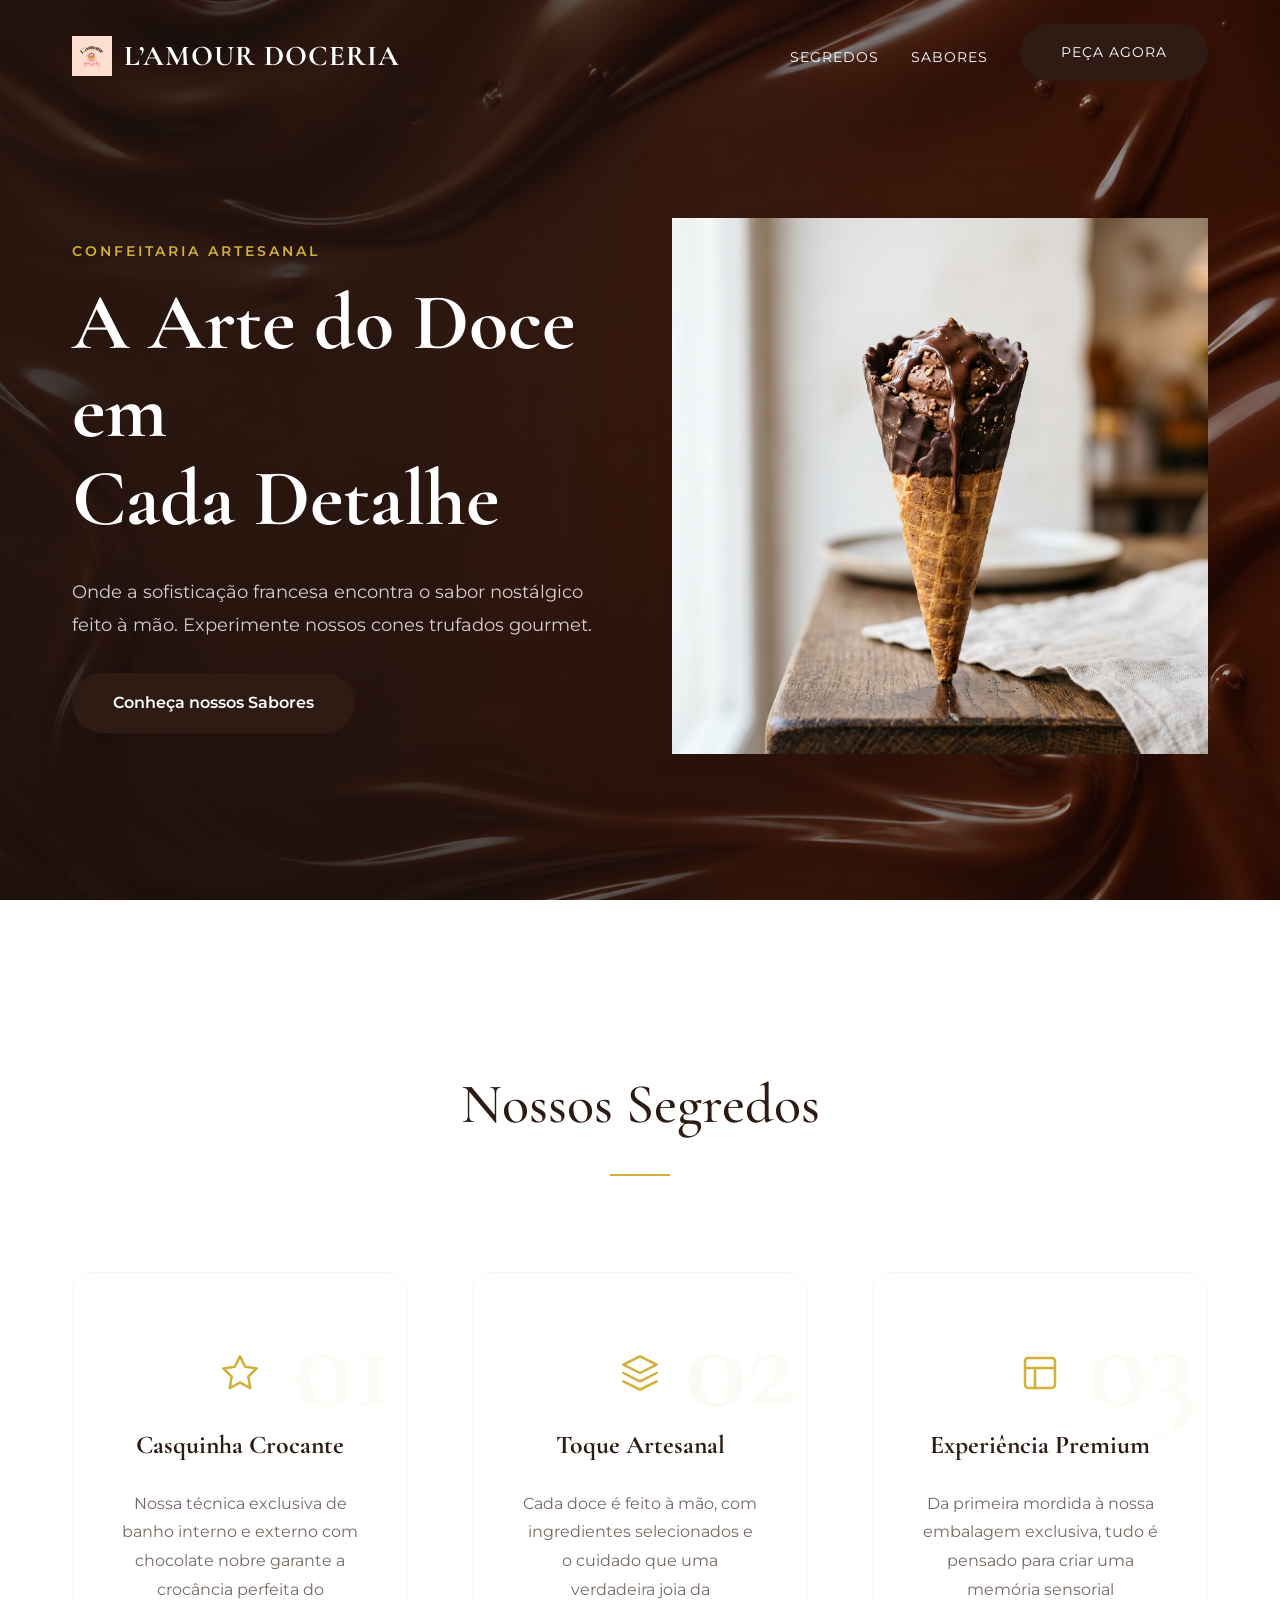
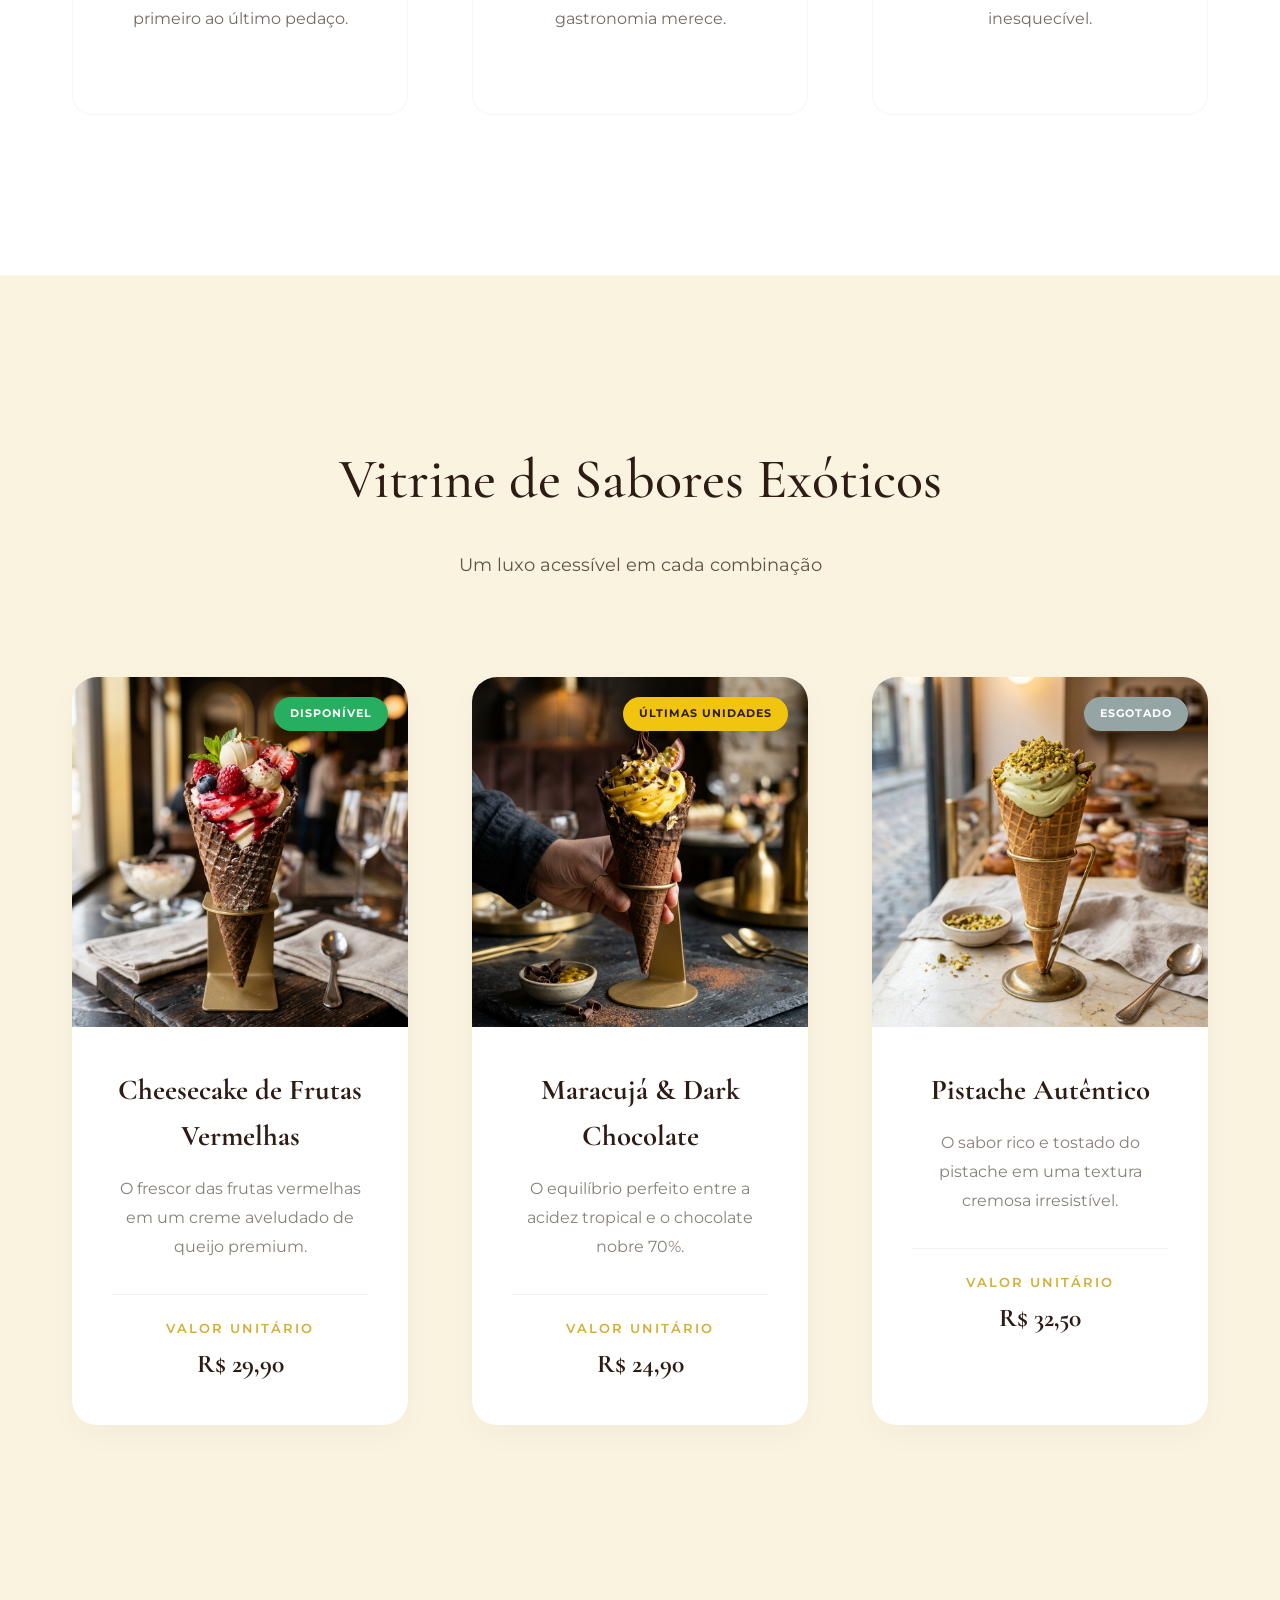
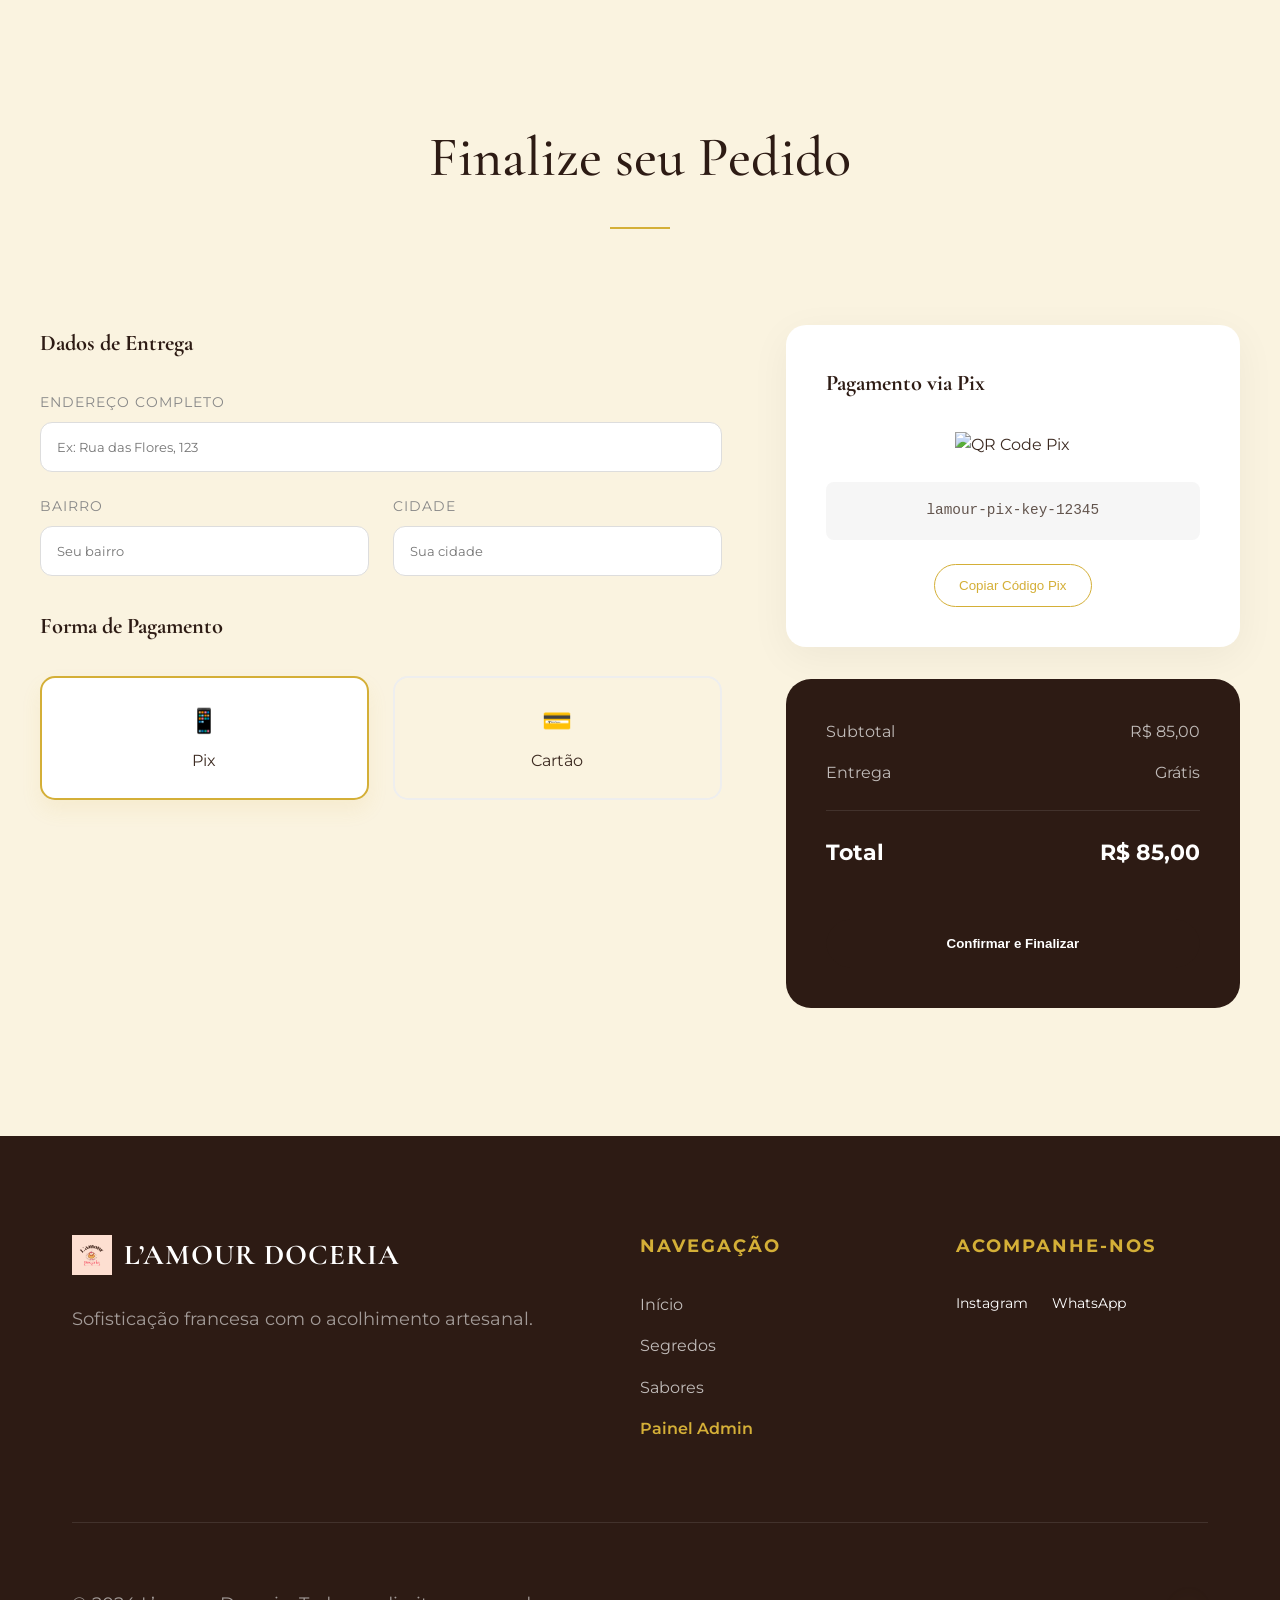
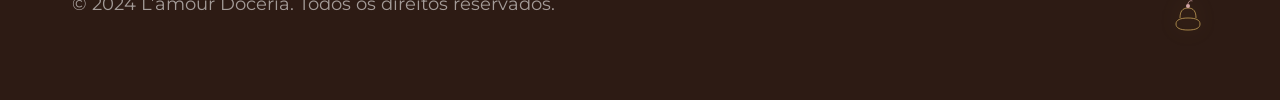
==== index.html @ 392c9139 "Initial commit - L'amour Doceria Project" ====
<!DOCTYPE html>
<html lang="pt-br">
<head>
    <meta charset="UTF-8">
    <meta name="viewport" content="width=device-width, initial-scale=1.0">
    <title>L’amour Doceria | Sofisticação Francesa & Sabor Artesanal</title>
    <meta name="description" content="Descubra a arte do doce em cada detalhe na L’amour Doceria. Cones trufados gourmet com a técnica francesa e o carinho artesanal.">
    <link href="https://fonts.googleapis.com/css2?family=Cormorant+Garamond:ital,wght@0,300;0,400;0,600;0,700;1,400&family=Montserrat:wght@300;400;600&display=swap" rel="stylesheet">
    <link rel="stylesheet" href="style.css">
</head>
<body>
    <header id="header">
        <nav class="container">
            <div class="logo">
                <img src="assets/logo.png" alt="L’amour Doceria Logo">
                <span>L’amour Doceria</span>
            </div>
            <ul class="nav-links">
                <li><a href="#segredos">Segredos</a></li>
                <li><a href="#sabores">Sabores</a></li>
                <li><a href="#contato" class="btn-primary">Peça Agora</a></li>
            </ul>
        </nav>
    </header>

    <section id="hero">
        <div class="container hero-content">
            <div class="hero-text animate-up">
                <span class="subtitle">Confeitaria Artesanal</span>
                <h1>A Arte do Doce em <br>Cada Detalhe</h1>
                <p>Onde a sofisticação francesa encontra o sabor nostálgico feito à mão. Experimente nossos cones trufados gourmet.</p>
                <div class="hero-actions">
                    <a href="#sabores" class="btn-primary">Conheça nossos Sabores</a>
                </div>
            </div>
            <div class="hero-image animate-fade">
                <img src="assets/hero.png" alt="Cone Trufado Gourmet L'amour com chocolate nobre">
            </div>
        </div>
    </section>

    <section id="segredos">
        <div class="container">
            <div class="section-title">
                <h2>Nossos Segredos</h2>
                <div class="divider"></div>
            </div>
            <div class="secrets-grid">
                <div class="secret-card animate-up" data-number="01">
                    <div class="icon">
                        <svg width="40" height="40" viewBox="0 0 24 24" fill="none" stroke="currentColor" stroke-width="1.5" stroke-linecap="round" stroke-linejoin="round"><path d="M12 2l3.09 6.26L22 9.27l-5 4.87 1.18 6.88L12 17.77l-6.18 3.25L7 14.14 2 9.27l6.91-1.01L12 2z"></path></svg>
                    </div>
                    <h3>Casquinha Crocante</h3>
                    <p>Nossa técnica exclusiva de banho interno e externo com chocolate nobre garante a crocância perfeita do primeiro ao último pedaço.</p>
                </div>
                <div class="secret-card animate-up" data-number="02" style="animation-delay: 0.2s;">
                    <div class="icon">
                        <svg width="40" height="40" viewBox="0 0 24 24" fill="none" stroke="currentColor" stroke-width="1.5" stroke-linecap="round" stroke-linejoin="round"><path d="M12 2L2 7l10 5 10-5-10-5zM2 17l10 5 10-5M2 12l10 5 10-5"></path></svg>
                    </div>
                    <h3>Toque Artesanal</h3>
                    <p>Cada doce é feito à mão, com ingredientes selecionados e o cuidado que uma verdadeira joia da gastronomia merece.</p>
                </div>
                <div class="secret-card animate-up" data-number="03" style="animation-delay: 0.4s;">
                    <div class="icon">
                        <svg width="40" height="40" viewBox="0 0 24 24" fill="none" stroke="currentColor" stroke-width="1.5" stroke-linecap="round" stroke-linejoin="round"><rect x="3" y="3" width="18" height="18" rx="2" ry="2"></rect><line x1="3" y1="9" x2="21" y2="9"></line><line x1="9" y1="21" x2="9" y2="9"></line></svg>
                    </div>
                    <h3>Experiência Premium</h3>
                    <p>Da primeira mordida à nossa embalagem exclusiva, tudo é pensado para criar uma memória sensorial inesquecível.</p>
                </div>
            </div>
        </div>
    </section>

    <section id="sabores">
        <div class="container">
            <div class="section-title">
                <h2>Vitrine de Sabores Exóticos</h2>
                <p>Um luxo acessível em cada combinação</p>
            </div>
            <div class="flavors-grid">
                <div class="flavor-card animate-up">
                    <div class="flavor-image">
                        <span class="badge available">Disponível</span>
                        <img src="assets/cheesecake.png" alt="Cheesecake de Frutas Vermelhas">
                    </div>
                    <div class="flavor-info">
                        <h3>Cheesecake de Frutas Vermelhas</h3>
                        <p>O frescor das frutas vermelhas em um creme aveludado de queijo premium.</p>
                        <div class="product-pricing">
                            <span class="price-label">Valor Unitário</span>
                            <span class="price-value">R$ 29,90</span>
                        </div>
                    </div>
                </div>
                <div class="flavor-card animate-up" style="animation-delay: 0.2s;">
                    <div class="flavor-image">
                        <span class="badge low-stock">Últimas Unidades</span>
                        <img src="assets/passion-fruit.png" alt="Maracujá com Chocolate Meio Amargo">
                    </div>
                    <div class="flavor-info">
                        <h3>Maracujá & Dark Chocolate</h3>
                        <p>O equilíbrio perfeito entre a acidez tropical e o chocolate nobre 70%.</p>
                        <div class="product-pricing">
                            <span class="price-label">Valor Unitário</span>
                            <span class="price-value">R$ 24,90</span>
                        </div>
                    </div>
                </div>
                <div class="flavor-card animate-up" style="animation-delay: 0.4s;">
                    <div class="flavor-image">
                        <span class="badge out-of-stock">Esgotado</span>
                        <img src="assets/pistachio.png" alt="Pistache">
                    </div>
                    <div class="flavor-info">
                        <h3>Pistache Autêntico</h3>
                        <p>O sabor rico e tostado do pistache em uma textura cremosa irresistível.</p>
                        <div class="product-pricing">
                            <span class="price-label">Valor Unitário</span>
                            <span class="price-value">R$ 32,50</span>
                        </div>
                    </div>
                </div>
            </div>
        </div>
    </section>

    <section id="checkout" class="container reveal">
        <div class="section-title">
            <h2>Finalize seu Pedido</h2>
            <div class="divider"></div>
        </div>
        
        <div class="checkout-grid">
            <!-- Dados de Entrega -->
            <div class="checkout-form">
                <h3>Dados de Entrega</h3>
                <div class="form-grid">
                    <div class="form-group full">
                        <label for="endereco">Endereço Completo</label>
                        <input type="text" id="endereco" placeholder="Ex: Rua das Flores, 123">
                    </div>
                    <div class="form-group">
                        <label for="bairro">Bairro</label>
                        <input type="text" id="bairro" placeholder="Seu bairro">
                    </div>
                    <div class="form-group">
                        <label for="cidade">Cidade</label>
                        <input type="text" id="cidade" placeholder="Sua cidade">
                    </div>
                </div>

                <h3 style="margin-top: 2rem;">Forma de Pagamento</h3>
                <div class="payment-methods">
                    <label class="payment-option">
                        <input type="radio" name="payment" value="pix" checked>
                        <div class="payment-card">
                            <span class="icon">📱</span>
                            <span>Pix</span>
                        </div>
                    </label>
                    <label class="payment-option">
                        <input type="radio" name="payment" value="card">
                        <div class="payment-card">
                            <span class="icon">💳</span>
                            <span>Cartão</span>
                        </div>
                    </label>
                </div>
            </div>

            <!-- Detalhes do Pagamento -->
            <div class="checkout-details">
                <div id="pix-details" class="payment-detail-box">
                    <h3>Pagamento via Pix</h3>
                    <div class="qrcode-container">
                        <img src="https://api.qrserver.com/v1/create-qr-code/?size=150x150&data=LamourDoceriaPix" alt="QR Code Pix">
                        <p class="pix-code">lamour-pix-key-12345</p>
                        <button class="btn-secondary">Copiar Código Pix</button>
                    </div>
                </div>

                <div id="card-details" class="payment-detail-box" style="display: none;">
                    <h3>Dados do Cartão</h3>
                    <div class="form-group">
                        <label for="card-number">Número do Cartão</label>
                        <input type="text" id="card-number" placeholder="0000 0000 0000 0000">
                    </div>
                    <div class="form-row">
                        <div class="form-group">
                            <label for="card-expiry">Validade</label>
                            <input type="text" id="card-expiry" placeholder="MM/AA">
                        </div>
                        <div class="form-group">
                            <label for="card-cvv">CVV</label>
                            <input type="text" id="card-cvv" placeholder="123">
                        </div>
                    </div>
                </div>

                <div class="order-summary">
                    <div class="summary-line">
                        <span>Subtotal</span>
                        <span>R$ 85,00</span>
                    </div>
                    <div class="summary-line">
                        <span>Entrega</span>
                        <span>Grátis</span>
                    </div>
                    <div class="summary-line total">
                        <span>Total</span>
                        <span>R$ 85,00</span>
                    </div>
                    <button id="btn-finalizar" class="btn-primary" style="width: 100%; margin-top: 2rem;">
                        <span class="btn-text">Confirmar e Finalizar</span>
                        <div class="spinner"></div>
                    </button>
                </div>
            </div>
        </div>
    </section>

    <footer id="contato">
        <div class="container">
            <div class="footer-content">
                <div class="footer-brand">
                    <div class="logo">
                        <img src="assets/logo.png" alt="L’amour Doceria Logo">
                        <span>L’amour Doceria</span>
                    </div>
                    <p>Sofisticação francesa com o acolhimento artesanal.</p>
                </div>
                <div class="footer-links">
                    <h4>Navegação</h4>
                    <ul>
                        <li><a href="#header">Início</a></li>
                        <li><a href="#segredos">Segredos</a></li>
                        <li><a href="#sabores">Sabores</a></li>
                        <li><a href="admin.html" style="color: var(--primary); font-weight: 600;">Painel Admin</a></li>
                    </ul>
                </div>
                <div class="footer-social">
                    <h4>Acompanhe-nos</h4>
                    <div class="social-icons">
                        <a href="#">Instagram</a>
                        <a href="#">WhatsApp</a>
                    </div>
                </div>
            </div>
            <div class="footer-bottom">
                <p>&copy; 2024 L’amour Doceria. Todos os direitos reservados.</p>
                <div class="pudding-icon">
                    <!-- Minimalist Pudding Icon -->
                    <svg width="40" height="40" viewBox="0 0 100 100" fill="none" xmlns="http://www.w3.org/2000/svg">
                        <path d="M20 70C20 60 30 55 50 55C70 55 80 60 80 70C80 80 70 85 50 85C30 85 20 80 20 70Z" stroke="#C5A059" stroke-width="2"/>
                        <path d="M30 55C30 40 35 30 50 30C65 30 70 40 70 55" stroke="#C5A059" stroke-width="2"/>
                        <circle cx="50" cy="25" r="5" fill="#D4A5A5"/>
                        <path d="M50 20C50 15 55 10 60 12" stroke="#D4A5A5" stroke-width="2" stroke-linecap="round"/>
                    </svg>
                </div>
            </div>
        </div>
    </footer>

    <script src="main.js"></script>
</body>
</html>
---- style.css ----
:root {
    /* Light Theme (Default) */
    --primary: #D4AF37; /* Gold Leaf */
    --secondary: #E8D1D1; /* Rose Quartz */
    --accent: #2D1B14; /* Dark Truffle */
    --bg: #FAF3E0; /* Champagne Cream */
    --text: #3C2A21;
    --card-bg: #FFFFFF;
    --white: #FFFFFF;
    
    --font-serif: 'Cormorant Garamond', serif;
    --font-sans: 'Montserrat', sans-serif;
    --transition: all 0.4s cubic-bezier(0.165, 0.84, 0.44, 1);
}

* {
    margin: 0;
    padding: 0;
    box-sizing: border-box;
}

html {
    scroll-behavior: smooth;
}

body {
    background-color: var(--bg);
    color: var(--text);
    font-family: var(--font-sans);
    line-height: 1.6;
    overflow-x: hidden;
}

.container {
    max-width: 1200px;
    margin: 0 auto;
    padding: 0 2rem;
}

/* Typography */
h1, h2, h3, .logo {
    font-family: var(--font-serif);
    color: var(--accent);
}

h1 {
    font-size: 5rem;
    line-height: 1.1;
    margin-bottom: 2rem;
    font-weight: 700;
}

h2 {
    font-size: 3.5rem;
    margin-bottom: 1.5rem;
    font-weight: 500;
}

h3 {
    font-size: 2rem;
    margin-bottom: 1.2rem;
}

p {
    font-size: 1.15rem;
    color: var(--text);
    opacity: 0.8;
    margin-bottom: 2rem;
    line-height: 1.8;
}

/* Header */
header {
    padding: 1.5rem 0;
    position: fixed;
    width: 100%;
    top: 0;
    z-index: 1000;
    transition: var(--transition);
}

header.scrolled {
    background: rgba(249, 247, 242, 0.9);
    backdrop-filter: blur(10px);
    box-shadow: 0 5px 20px rgba(0,0,0,0.05);
    padding: 1rem 0;
}

nav {
    display: flex;
    justify-content: space-between;
    align-items: center;
}

.logo {
    font-size: 1.8rem;
    font-weight: 700;
    letter-spacing: 1px;
    display: flex;
    align-items: center;
    gap: 12px;
    text-transform: uppercase;
    color: var(--accent);
    transition: var(--transition);
}

.logo img {
    width: 40px;
    height: 40px;
    object-fit: contain;
    transition: var(--transition);
}

.logo:hover img {
    transform: rotate(5deg) scale(1.1);
}

.nav-links {
    display: flex;
    list-style: none;
    align-items: center;
    gap: 2rem;
}



/* Header State: Over Hero (Non-scrolled) */
header:not(.scrolled) .logo {
    color: var(--white);
}

header:not(.scrolled) .nav-links a {
    color: var(--white);
}

header:not(.scrolled) .logo svg circle {
    stroke: var(--primary);
}

/* Base Nav Links Style */
.nav-links a {
    text-decoration: none;
    color: var(--accent);
    font-weight: 400;
    font-size: 0.9rem;
    text-transform: uppercase;
    letter-spacing: 1px;
    transition: var(--transition);
}

.nav-links a:hover {
    color: var(--primary);
}

/* Buttons */
.btn-primary {
    background-color: var(--accent);
    color: var(--white) !important;
    padding: 1rem 2.5rem;
    border-radius: 50px;
    text-decoration: none;
    font-weight: 600;
    display: inline-block;
    transition: var(--transition);
    border: 1px solid var(--accent);
}

.btn-primary:hover {
    background-color: transparent;
    color: var(--accent) !important;
    transform: translateY(-3px);
    box-shadow: 0 10px 20px rgba(60, 42, 33, 0.1);
}

.btn-primary.loading {
    pointer-events: none;
    opacity: 0.8;
}

.btn-primary .btn-text {
    transition: var(--transition);
}

.btn-primary.loading .btn-text {
    visibility: hidden;
    opacity: 0;
}

.spinner {
    position: absolute;
    top: 50%;
    left: 50%;
    transform: translate(-50%, -50%);
    width: 20px;
    height: 20px;
    border: 2px solid rgba(255, 255, 255, 0.3);
    border-top: 2px solid var(--white);
    border-radius: 50%;
    display: none;
    animation: spin 0.8s linear infinite;
}

.btn-primary.loading .spinner {
    display: block;
}

@keyframes spin {
    to { transform: translate(-50%, -50%) rotate(360deg); }
}

.btn-primary {
    position: relative;
    overflow: hidden;
}

/* Hero Section */
#hero {
    height: 100vh;
    display: flex;
    align-items: center;
    padding-top: 80px;
    position: relative;
    background-image: url('assets/hero2.png');
    background-size: cover;
    background-position: center;
    overflow: hidden;
}

/* Camada de overlay para garantir contraste */
#hero::before {
    content: '';
    position: absolute;
    top: 0;
    left: 0;
    width: 100%;
    height: 100%;
    background: linear-gradient(to right, rgba(26, 18, 15, 0.8) 30%, rgba(26, 18, 15, 0.2) 100%);
    z-index: 1;
}

#hero .container {
    position: relative;
    z-index: 2;
}

#hero h1, #hero p {
    color: var(--white);
}

#hero .subtitle {
    color: var(--primary);
    text-shadow: 0 2px 10px rgba(0,0,0,0.5);
}

.hero-content {
    display: grid;
    grid-template-columns: 1fr 1fr;
    align-items: center;
    gap: 4rem;
}

.subtitle {
    display: block;
    text-transform: uppercase;
    letter-spacing: 3px;
    color: var(--primary);
    font-weight: 600;
    margin-bottom: 1rem;
    font-size: 0.9rem;
}

.hero-image img {
    width: 100%;
    max-width: 550px;
    filter: drop-shadow(20px 20px 60px rgba(0,0,0,0.15));
    animation: floating 6s ease-in-out infinite;
}

@keyframes floating {
    0%, 100% { transform: translateY(0); }
    50% { transform: translateY(-20px); }
}

/* Checkout Section */
#checkout {
    padding: 8rem 0;
}

.checkout-grid {
    display: grid;
    grid-template-columns: 1.5fr 1fr;
    gap: 4rem;
    align-items: start;
}

.checkout-form h3, .checkout-details h3 {
    font-size: 1.4rem;
    margin-bottom: 2rem;
    color: var(--accent);
}

.form-grid {
    display: grid;
    grid-template-columns: 1fr 1fr;
    gap: 1.5rem;
}

.form-group.full {
    grid-column: span 2;
}

.form-group label {
    display: block;
    font-size: 0.85rem;
    text-transform: uppercase;
    letter-spacing: 1px;
    margin-bottom: 0.5rem;
    color: #888;
}

.form-group input {
    width: 100%;
    padding: 1rem;
    border: 1px solid #ddd;
    border-radius: 12px;
    font-family: var(--font-sans);
    transition: var(--transition);
}

.form-group input:focus {
    outline: none;
    border-color: var(--primary);
    box-shadow: 0 0 0 4px rgba(212, 175, 55, 0.1);
}

.payment-methods {
    display: flex;
    gap: 1.5rem;
    margin-top: 1rem;
}

.payment-option {
    flex: 1;
    cursor: pointer;
}

.payment-option input {
    display: none;
}

.payment-card {
    padding: 1.5rem;
    border: 2px solid #eee;
    border-radius: 15px;
    text-align: center;
    transition: var(--transition);
}

.payment-card .icon {
    font-size: 1.5rem;
    display: block;
    margin-bottom: 0.5rem;
}

.payment-option input:checked + .payment-card {
    border-color: var(--primary);
    background-color: var(--white);
    box-shadow: 0 10px 20px rgba(212, 175, 55, 0.1);
}

.payment-detail-box {
    background: var(--card-bg);
    padding: 2.5rem;
    border-radius: 20px;
    margin-bottom: 2rem;
    box-shadow: 0 10px 40px rgba(0,0,0,0.05);
}

.qrcode-container {
    text-align: center;
}

.qrcode-container img {
    margin-bottom: 1.5rem;
}

.pix-code {
    background: #f4f4f4;
    padding: 1rem;
    border-radius: 8px;
    font-family: monospace;
    font-size: 0.9rem;
    margin-bottom: 1.5rem;
}

.order-summary {
    background: var(--accent);
    color: var(--white);
    padding: 2.5rem;
    border-radius: 25px;
}

.summary-line {
    display: flex;
    justify-content: space-between;
    margin-bottom: 1rem;
    color: rgba(255,255,255,0.7);
}

.summary-line.total {
    border-top: 1px solid rgba(255,255,255,0.1);
    padding-top: 1.5rem;
    margin-top: 1.5rem;
    font-size: 1.4rem;
    font-weight: 700;
    color: var(--white);
}

.form-row {
    display: grid;
    grid-template-columns: 1fr 1fr;
    gap: 1rem;
}

@media (max-width: 968px) {
    .checkout-grid { grid-template-columns: 1fr; }
}

.btn-secondary {
    background: transparent;
    border: 1px solid var(--primary);
    color: var(--primary);
    padding: 0.8rem 1.5rem;
    border-radius: 50px;
    cursor: pointer;
    transition: var(--transition);
}

.btn-secondary:hover {
    background: var(--primary);
    color: var(--white);
}

/* Secrets Section */
#segredos {
    padding: 10rem 0;
    background-color: var(--white);
}

.section-title {
    text-align: center;
    margin-bottom: 6rem;
}

.divider {
    width: 60px;
    height: 2px;
    background-color: var(--primary);
    margin: 1.5rem auto;
}

.secrets-grid {
    display: grid;
    grid-template-columns: repeat(3, 1fr);
    gap: 4rem;
}

.secret-card {
    text-align: center;
    padding: 5rem 3rem;
    background: var(--card-bg);
    border-radius: 20px;
    transition: var(--transition);
    position: relative;
    overflow: hidden;
    border: 1px solid rgba(0,0,0,0.03);
}

.secret-card::before {
    content: attr(data-number);
    position: absolute;
    top: -10px;
    right: 10px;
    font-family: var(--font-serif);
    font-size: 8rem;
    font-weight: 700;
    color: var(--primary);
    opacity: 0.05;
    pointer-events: none;
}

.secret-card:hover {
    transform: translateY(-15px);
    background: var(--card-bg);
    box-shadow: 0 40px 80px rgba(45, 27, 20, 0.08);
    border-color: var(--secondary);
}

.secret-card .icon {
    font-size: 2.5rem;
    margin-bottom: 2rem;
    display: flex;
    justify-content: center;
    color: var(--primary);
}

.secret-card h3 {
    margin-bottom: 1.5rem;
    font-size: 1.6rem;
}

.secret-card p {
    font-size: 1rem;
    opacity: 0.7;
    margin-bottom: 0;
}

/* Flavors Section */
#sabores {
    padding: 10rem 0;
}

.flavors-grid {
    display: grid;
    grid-template-columns: repeat(3, 1fr);
    gap: 4rem;
}

.flavor-card {
    background: var(--card-bg);
    border-radius: 25px;
    overflow: hidden;
    box-shadow: 0 10px 30px rgba(0,0,0,0.03);
    transition: var(--transition);
}

.flavor-card:hover {
    transform: translateY(-15px) scale(1.02);
    box-shadow: 0 40px 80px rgba(45, 27, 20, 0.15);
}

.flavor-image {
    height: 350px;
    overflow: hidden;
    position: relative;
}

.badge {
    position: absolute;
    top: 20px;
    right: 20px;
    padding: 8px 16px;
    border-radius: 50px;
    font-size: 0.7rem;
    font-weight: 700;
    text-transform: uppercase;
    letter-spacing: 1px;
    color: var(--white);
    z-index: 10;
    box-shadow: 0 10px 20px rgba(0,0,0,0.2);
}

.badge.available { background-color: #27ae60; }
.badge.low-stock { background-color: #f1c40f; color: #2D1B14; }
.badge.out-of-stock { background-color: #95a5a6; }

.flavor-image img {
    width: 100%;
    height: 100%;
    object-fit: cover;
    transition: var(--transition);
}

.flavor-card:hover .flavor-image img {
    transform: scale(1.1);
}

.flavor-info {
    padding: 2.5rem;
    text-align: center;
}

.flavor-info h3 {
    font-size: 1.8rem;
    margin-bottom: 1rem;
    font-weight: 700;
}

.flavor-info p {
    font-size: 1rem;
    color: var(--text);
    opacity: 0.6;
    margin-bottom: 2rem;
}

.product-pricing {
    border-top: 1px solid rgba(0,0,0,0.05);
    padding-top: 1.5rem;
    display: flex;
    flex-direction: column;
    gap: 0.3rem;
}

.price-label {
    font-size: 0.8rem;
    text-transform: uppercase;
    letter-spacing: 2px;
    color: var(--primary);
    font-weight: 600;
}

.price-value {
    font-size: 1.6rem;
    font-weight: 700;
    color: var(--accent);
    font-family: var(--font-serif);
}

/* Footer */
footer {
    background-color: var(--accent);
    color: var(--white);
    padding: 6rem 0 3rem;
}

footer .logo {
    color: var(--white);
    margin-bottom: 1.5rem;
}

footer p {
    color: rgba(255,255,255,0.7);
}

.footer-content {
    display: grid;
    grid-template-columns: 2fr 1fr 1fr;
    gap: 4rem;
    margin-bottom: 4rem;
    padding-bottom: 4rem;
    border-bottom: 1px solid rgba(255,255,255,0.1);
}

footer h4 {
    color: var(--primary);
    margin-bottom: 2rem;
    font-size: 1.1rem;
    text-transform: uppercase;
    letter-spacing: 2px;
}

footer ul {
    list-style: none;
}

footer ul li {
    margin-bottom: 1rem;
}

footer ul li a {
    color: rgba(255,255,255,0.7);
    text-decoration: none;
    transition: var(--transition);
}

footer ul li a:hover {
    color: var(--primary);
    padding-left: 5px;
}

.social-icons {
    display: flex;
    gap: 1.5rem;
}

.social-icons a {
    color: var(--white);
    text-decoration: none;
    font-size: 0.9rem;
    transition: var(--transition);
}

.social-icons a:hover {
    color: var(--primary);
}

.footer-bottom {
    display: flex;
    justify-content: space-between;
    align-items: center;
}

.pudding-icon svg {
    filter: drop-shadow(0 0 10px rgba(197, 160, 89, 0.3));
}

/* Animations */
.animate-up {
    opacity: 0;
    transform: translateY(40px);
}

.animate-fade {
    opacity: 0;
}

.reveal {
    opacity: 1 !important;
    transform: translateY(0) !important;
    transition: opacity 1.2s ease, transform 1s cubic-bezier(0.165, 0.84, 0.44, 1);
}

/* Responsive */
@media (max-width: 1024px) {
    h1 { font-size: 3rem; }
    .hero-content { gap: 2rem; }
    .secrets-grid, .flavors-grid { grid-template-columns: repeat(2, 1fr); }
}

@media (max-width: 768px) {
    .container { padding: 0 1.5rem; }
    .nav-links { display: none; }
    .hero-content { grid-template-columns: 1fr; text-align: center; }
    .hero-image { order: -1; }
    h1 { font-size: 2.5rem; }
    .secrets-grid, .flavors-grid { grid-template-columns: 1fr; }
    .footer-content { grid-template-columns: 1fr; text-align: center; gap: 3rem; }
    .footer-bottom { flex-direction: column; gap: 2rem; }
}
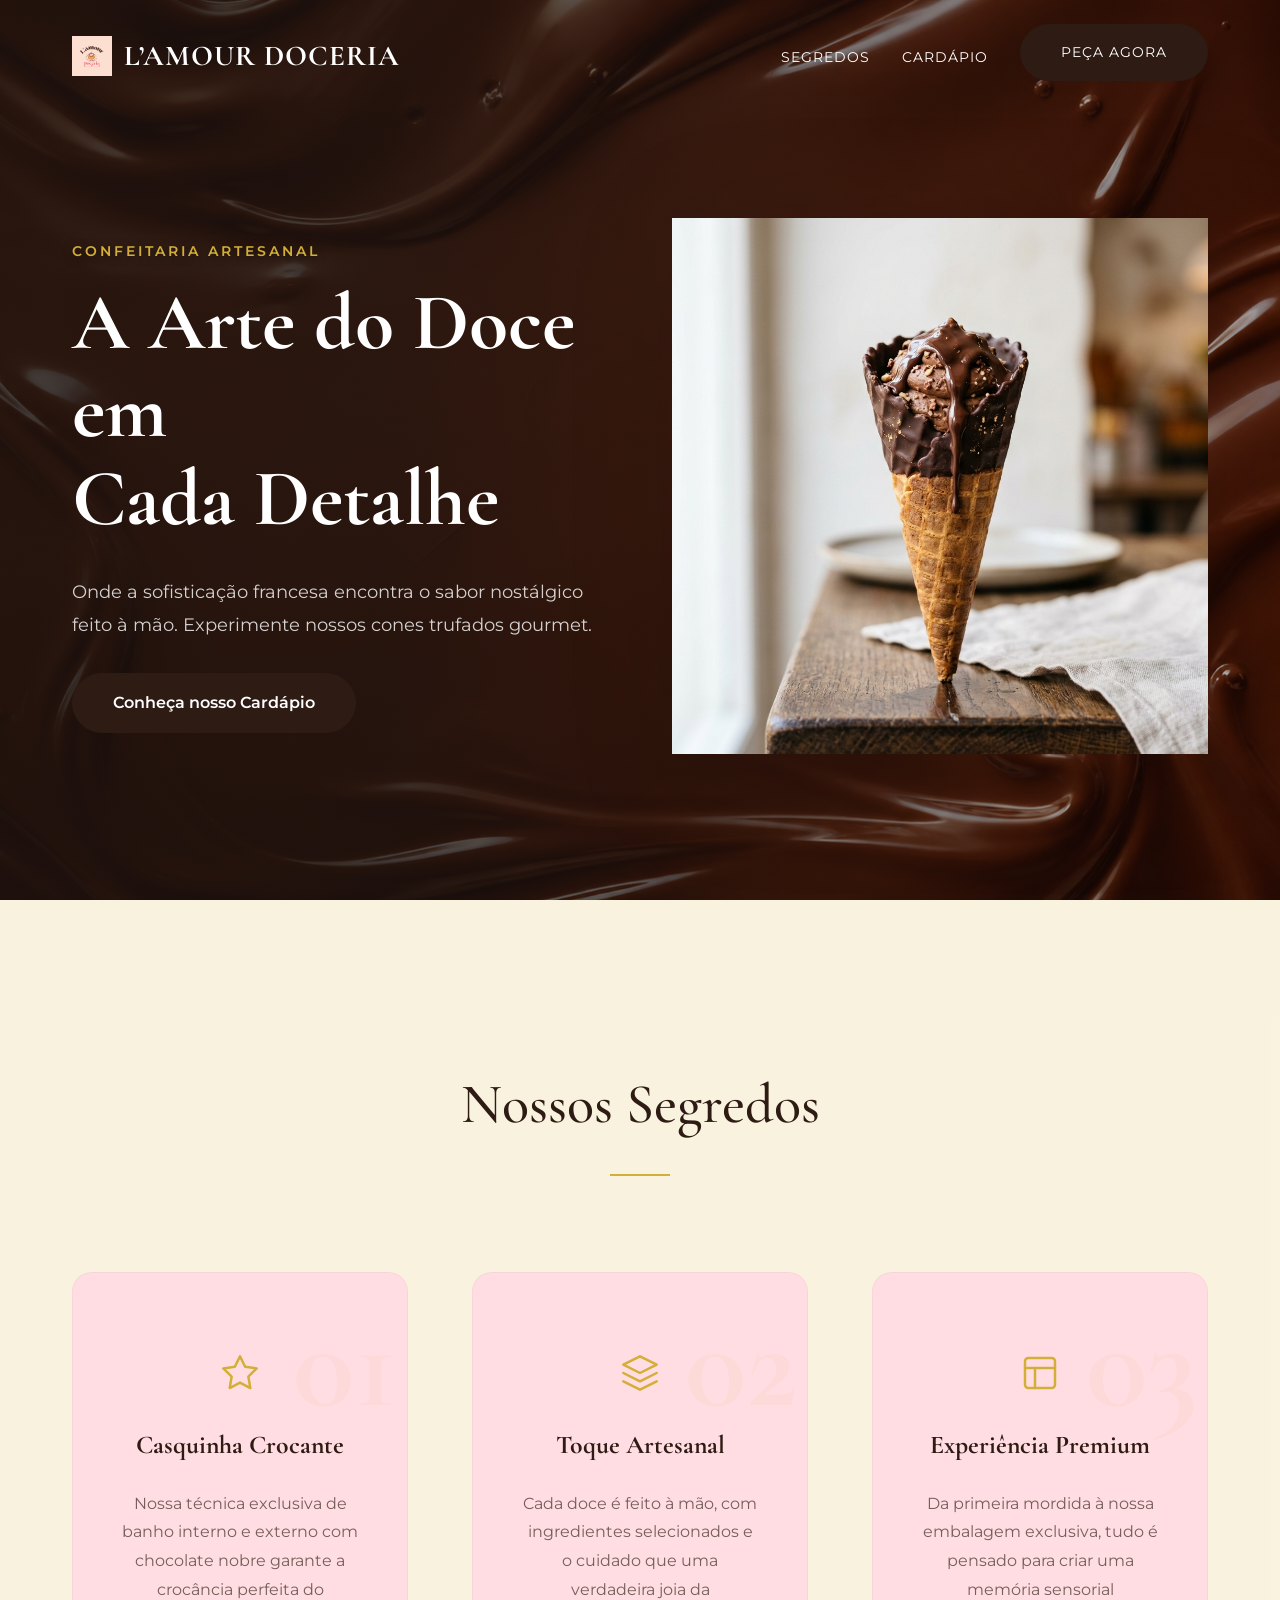
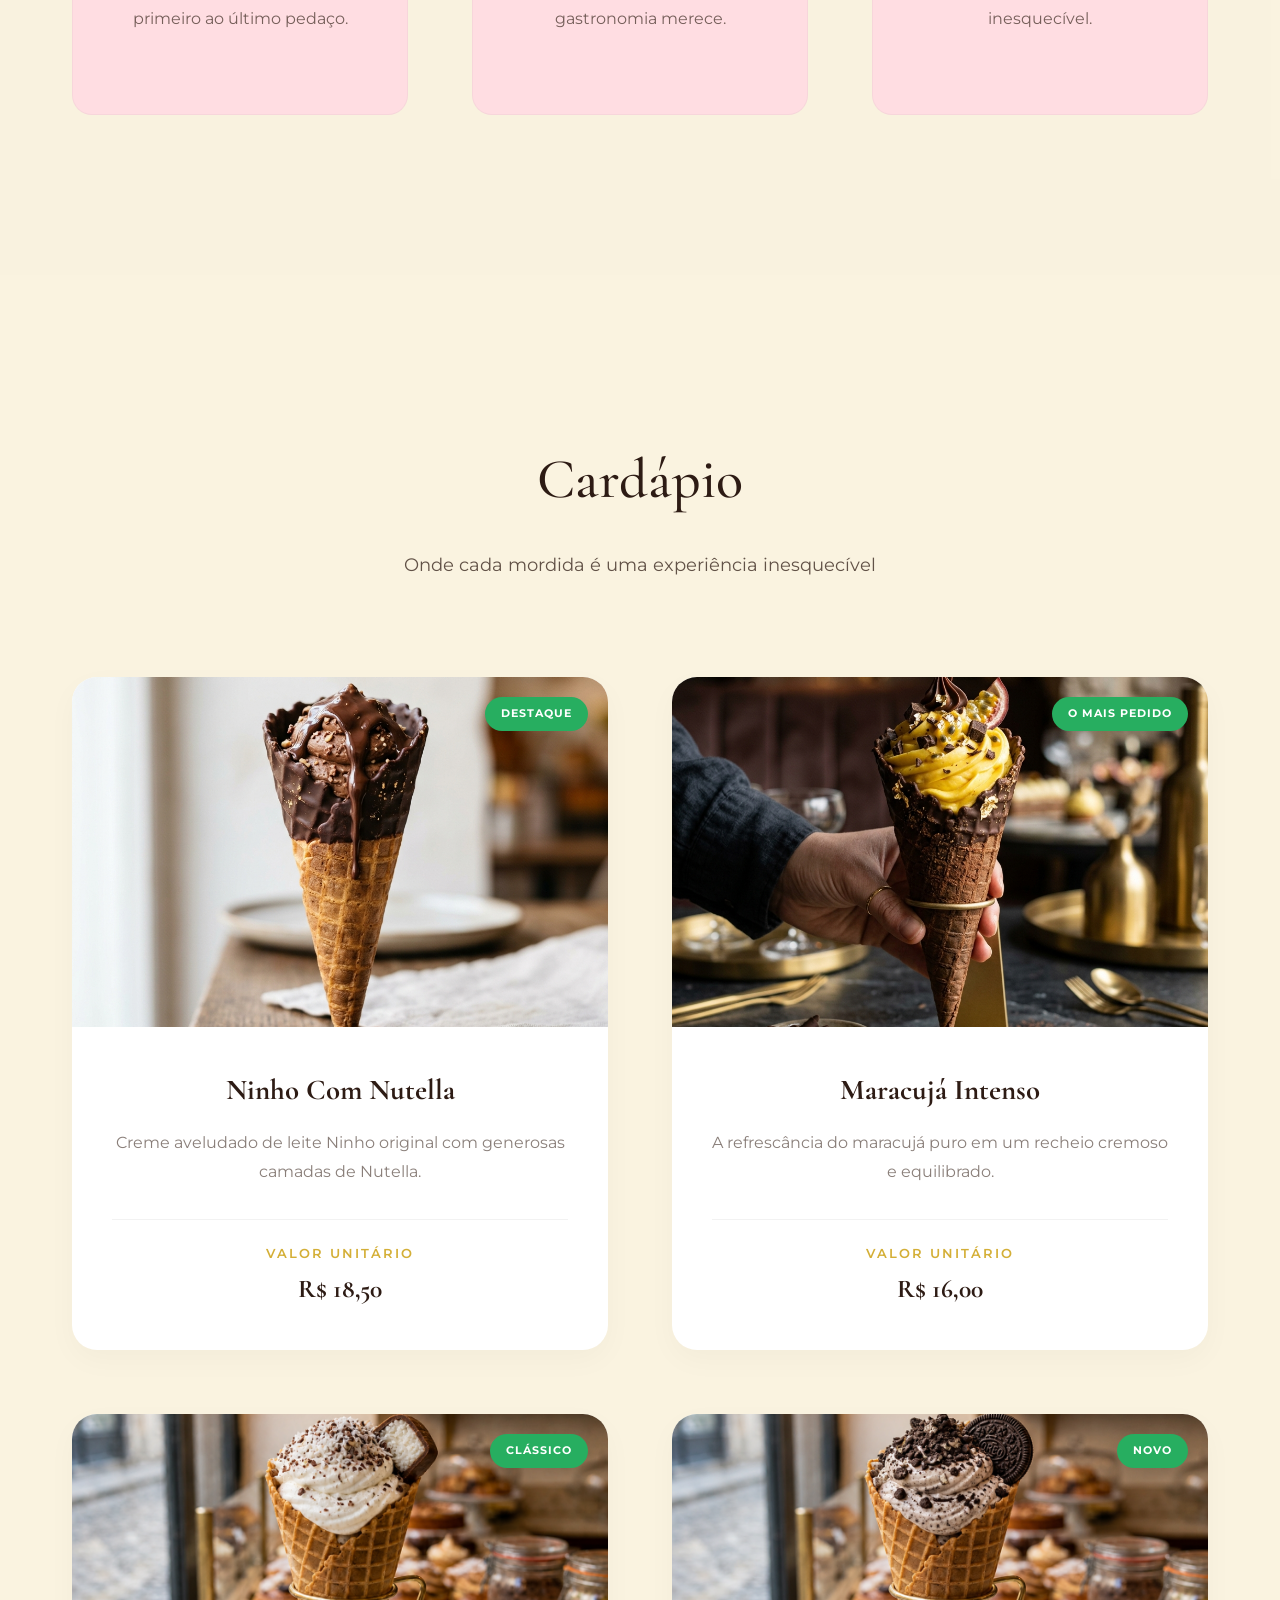
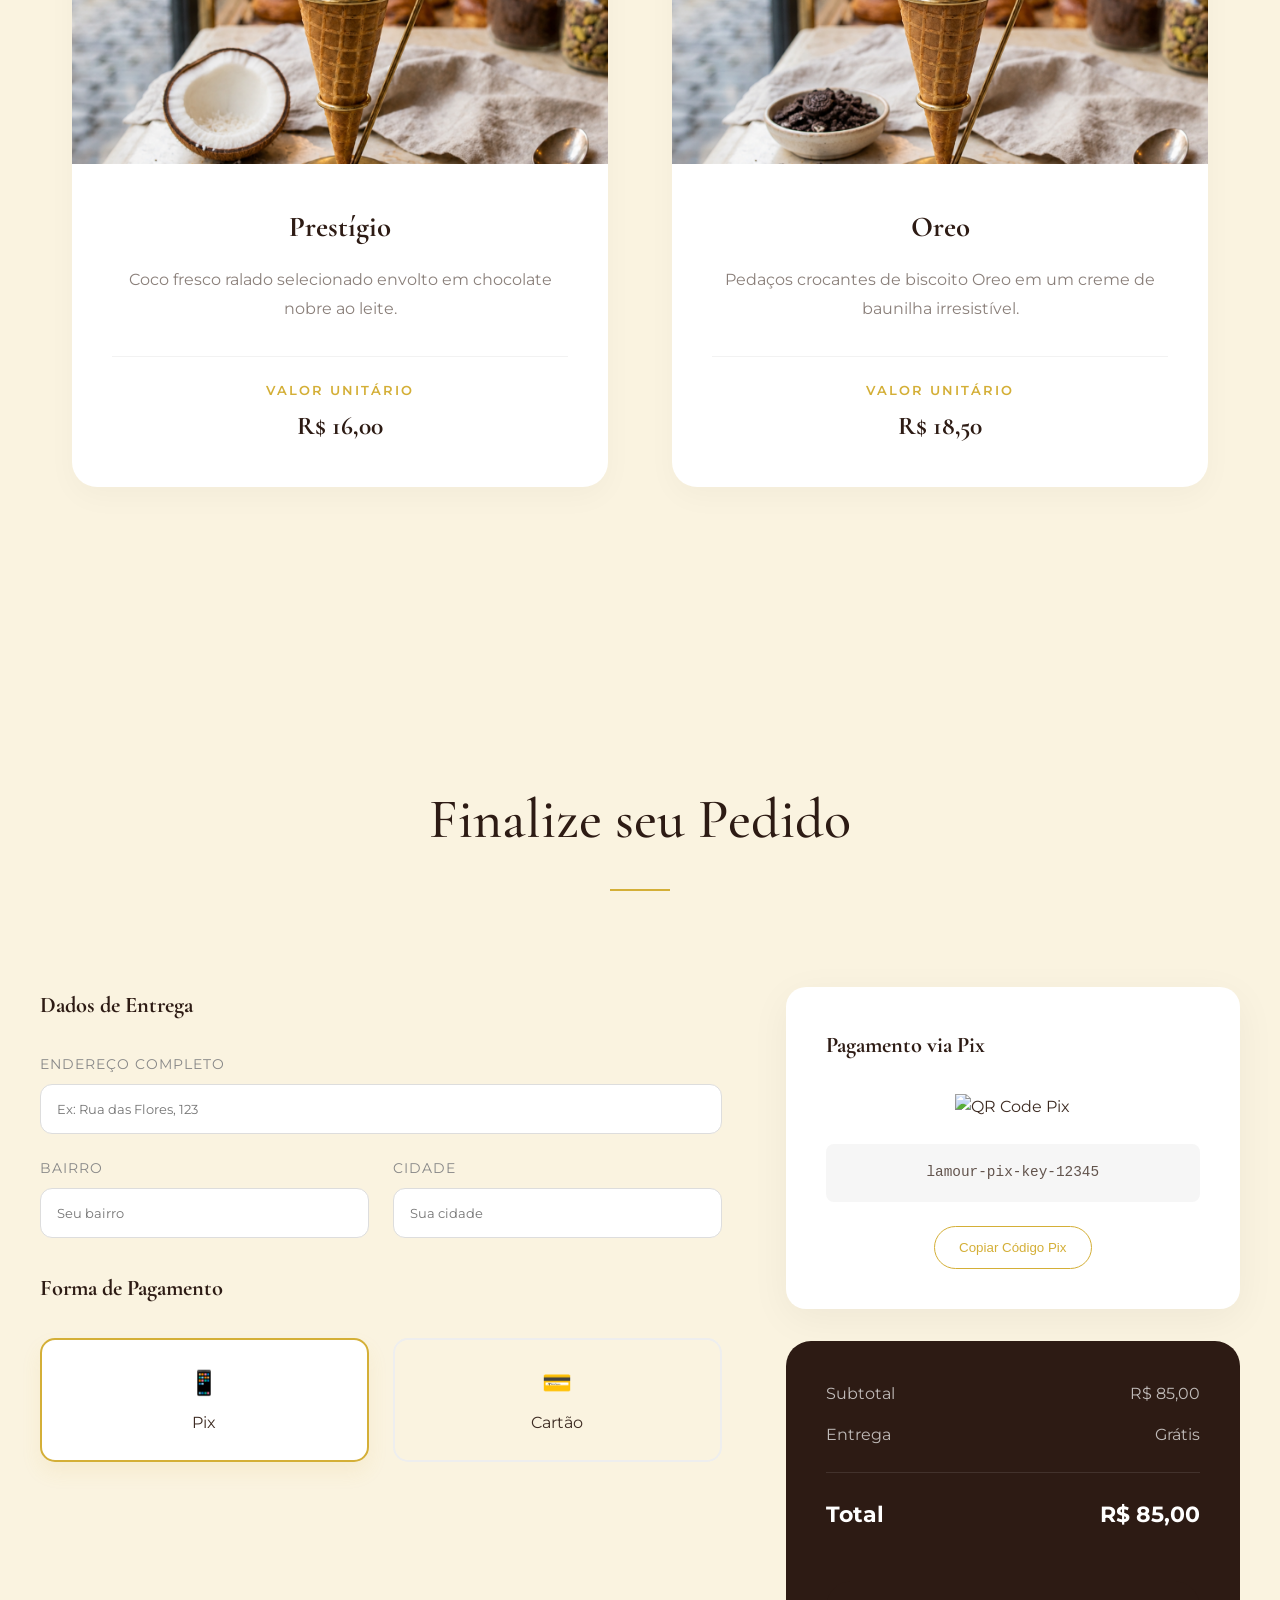
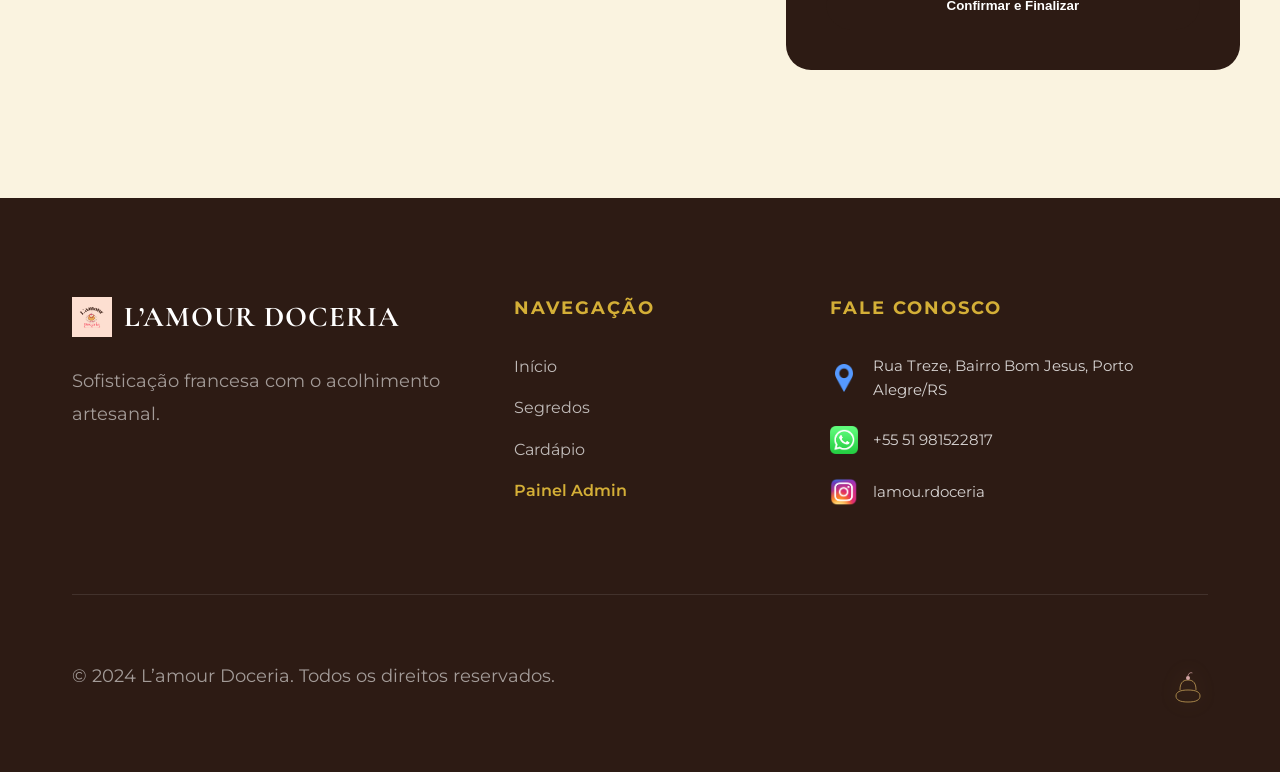
==== commit 4817a3bf: "Atualização do rodapé, cardápio e aplicação de novos ícones e fundos" ====
--- a/index.html
+++ b/index.html
@@ -17,7 +17,7 @@
             </div>
             <ul class="nav-links">
                 <li><a href="#segredos">Segredos</a></li>
-                <li><a href="#sabores">Sabores</a></li>
+                <li><a href="#cardapio">Cardápio</a></li>
                 <li><a href="#contato" class="btn-primary">Peça Agora</a></li>
             </ul>
         </nav>
@@ -30,7 +30,7 @@
                 <h1>A Arte do Doce em <br>Cada Detalhe</h1>
                 <p>Onde a sofisticação francesa encontra o sabor nostálgico feito à mão. Experimente nossos cones trufados gourmet.</p>
                 <div class="hero-actions">
-                    <a href="#sabores" class="btn-primary">Conheça nossos Sabores</a>
+                    <a href="#cardapio" class="btn-primary">Conheça nosso Cardápio</a>
                 </div>
             </div>
             <div class="hero-image animate-fade">
@@ -71,52 +71,66 @@
         </div>
     </section>
 
-    <section id="sabores">
+    <section id="cardapio">
         <div class="container">
             <div class="section-title">
-                <h2>Vitrine de Sabores Exóticos</h2>
-                <p>Um luxo acessível em cada combinação</p>
+                <h2>Cardápio</h2>
+                <p>Onde cada mordida é uma experiência inesquecível</p>
             </div>
             <div class="flavors-grid">
                 <div class="flavor-card animate-up">
                     <div class="flavor-image">
-                        <span class="badge available">Disponível</span>
-                        <img src="assets/cheesecake.png" alt="Cheesecake de Frutas Vermelhas">
-                    </div>
-                    <div class="flavor-info">
-                        <h3>Cheesecake de Frutas Vermelhas</h3>
-                        <p>O frescor das frutas vermelhas em um creme aveludado de queijo premium.</p>
-                        <div class="product-pricing">
-                            <span class="price-label">Valor Unitário</span>
-                            <span class="price-value">R$ 29,90</span>
+                        <span class="badge available">Destaque</span>
+                        <img src="assets/hero.png" alt="Ninho Com Nutella">
+                    </div>
+                    <div class="flavor-info">
+                        <h3>Ninho Com Nutella</h3>
+                        <p>Creme aveludado de leite Ninho original com generosas camadas de Nutella.</p>
+                        <div class="product-pricing">
+                            <span class="price-label">Valor Unitário</span>
+                            <span class="price-value">R$ 18,50</span>
                         </div>
                     </div>
                 </div>
                 <div class="flavor-card animate-up" style="animation-delay: 0.2s;">
                     <div class="flavor-image">
-                        <span class="badge low-stock">Últimas Unidades</span>
-                        <img src="assets/passion-fruit.png" alt="Maracujá com Chocolate Meio Amargo">
-                    </div>
-                    <div class="flavor-info">
-                        <h3>Maracujá & Dark Chocolate</h3>
-                        <p>O equilíbrio perfeito entre a acidez tropical e o chocolate nobre 70%.</p>
-                        <div class="product-pricing">
-                            <span class="price-label">Valor Unitário</span>
-                            <span class="price-value">R$ 24,90</span>
+                        <span class="badge available">O Mais Pedido</span>
+                        <img src="assets/passion-fruit.png" alt="Maracujá Intenso">
+                    </div>
+                    <div class="flavor-info">
+                        <h3>Maracujá Intenso</h3>
+                        <p>A refrescância do maracujá puro em um recheio cremoso e equilibrado.</p>
+                        <div class="product-pricing">
+                            <span class="price-label">Valor Unitário</span>
+                            <span class="price-value">R$ 16,00</span>
                         </div>
                     </div>
                 </div>
                 <div class="flavor-card animate-up" style="animation-delay: 0.4s;">
                     <div class="flavor-image">
-                        <span class="badge out-of-stock">Esgotado</span>
-                        <img src="assets/pistachio.png" alt="Pistache">
-                    </div>
-                    <div class="flavor-info">
-                        <h3>Pistache Autêntico</h3>
-                        <p>O sabor rico e tostado do pistache em uma textura cremosa irresistível.</p>
-                        <div class="product-pricing">
-                            <span class="price-label">Valor Unitário</span>
-                            <span class="price-value">R$ 32,50</span>
+                        <span class="badge available">Clássico</span>
+                        <img src="assets/Prestígio.png" alt="Prestígio">
+                    </div>
+                    <div class="flavor-info">
+                        <h3>Prestígio</h3>
+                        <p>Coco fresco ralado selecionado envolto em chocolate nobre ao leite.</p>
+                        <div class="product-pricing">
+                            <span class="price-label">Valor Unitário</span>
+                            <span class="price-value">R$ 16,00</span>
+                        </div>
+                    </div>
+                </div>
+                <div class="flavor-card animate-up" style="animation-delay: 0.6s;">
+                    <div class="flavor-image">
+                        <span class="badge available">Novo</span>
+                        <img src="assets/Oreo.png" alt="Oreo">
+                    </div>
+                    <div class="flavor-info">
+                        <h3>Oreo</h3>
+                        <p>Pedaços crocantes de biscoito Oreo em um creme de baunilha irresistível.</p>
+                        <div class="product-pricing">
+                            <span class="price-label">Valor Unitário</span>
+                            <span class="price-value">R$ 18,50</span>
                         </div>
                     </div>
                 </div>
@@ -234,16 +248,26 @@
                     <ul>
                         <li><a href="#header">Início</a></li>
                         <li><a href="#segredos">Segredos</a></li>
-                        <li><a href="#sabores">Sabores</a></li>
+                        <li><a href="#cardapio">Cardápio</a></li>
                         <li><a href="admin.html" style="color: var(--primary); font-weight: 600;">Painel Admin</a></li>
                     </ul>
                 </div>
-                <div class="footer-social">
-                    <h4>Acompanhe-nos</h4>
-                    <div class="social-icons">
-                        <a href="#">Instagram</a>
-                        <a href="#">WhatsApp</a>
-                    </div>
+                <div class="footer-contact">
+                    <h4>Fale Conosco</h4>
+                    <ul class="contact-list">
+                        <li>
+                            <img src="assets/Localizacao.png" alt="Ícone Localização" class="footer-icon">
+                            <span>Rua Treze, Bairro Bom Jesus, Porto Alegre/RS</span>
+                        </li>
+                        <li>
+                            <img src="assets/WhastApp.png" alt="Ícone WhatsApp" class="footer-icon">
+                            <span>+55 51 981522817</span>
+                        </li>
+                        <li>
+                            <img src="assets/Instagram.png" alt="Ícone Instagram" class="footer-icon">
+                            <a href="https://instagram.com/lamou.rdoceria" target="_blank">lamou.rdoceria</a>
+                        </li>
+                    </ul>
                 </div>
             </div>
             <div class="footer-bottom">
--- a/style.css
+++ b/style.css
@@ -444,8 +444,30 @@
 /* Secrets Section */
 #segredos {
     padding: 10rem 0;
-    background-color: var(--white);
-}
+    background-image: url('assets/fundo.png');
+    background-size: cover;
+    background-position: center;
+    background-attachment: fixed;
+    position: relative;
+    overflow: hidden;
+}
+
+#segredos::before {
+    content: '';
+    position: absolute;
+    top: 0;
+    left: 0;
+    width: 100%;
+    height: 100%;
+    background: rgba(250, 243, 224, 0.85); /* Tom champagne com opacidade para legibilidade */
+    z-index: 1;
+}
+
+#segredos .container {
+    position: relative;
+    z-index: 2;
+}
+
 
 .section-title {
     text-align: center;
@@ -468,7 +490,7 @@
 .secret-card {
     text-align: center;
     padding: 5rem 3rem;
-    background: var(--card-bg);
+    background: #FFDDE2; /* Rosa bebê suave */
     border-radius: 20px;
     transition: var(--transition);
     position: relative;
@@ -491,7 +513,7 @@
 
 .secret-card:hover {
     transform: translateY(-15px);
-    background: var(--card-bg);
+    background: #FFDDE2;
     box-shadow: 0 40px 80px rgba(45, 27, 20, 0.08);
     border-color: var(--secondary);
 }
@@ -515,14 +537,14 @@
     margin-bottom: 0;
 }
 
-/* Flavors Section */
-#sabores {
+/* Cardápio Section */
+#cardapio {
     padding: 10rem 0;
 }
 
 .flavors-grid {
     display: grid;
-    grid-template-columns: repeat(3, 1fr);
+    grid-template-columns: repeat(auto-fit, minmax(350px, 1fr));
     gap: 4rem;
 }
 
@@ -634,7 +656,7 @@
 
 .footer-content {
     display: grid;
-    grid-template-columns: 2fr 1fr 1fr;
+    grid-template-columns: 1.5fr 1fr 1.5fr;
     gap: 4rem;
     margin-bottom: 4rem;
     padding-bottom: 4rem;
@@ -668,20 +690,34 @@
     padding-left: 5px;
 }
 
-.social-icons {
-    display: flex;
-    gap: 1.5rem;
-}
-
-.social-icons a {
-    color: var(--white);
+.contact-list {
+    list-style: none;
+}
+
+.contact-list li {
+    display: flex;
+    align-items: center;
+    gap: 15px;
+    margin-bottom: 1.5rem;
+    color: rgba(255,255,255,0.8);
+    font-size: 0.95rem;
+}
+
+.contact-list li a {
+    color: rgba(255,255,255,0.8);
     text-decoration: none;
-    font-size: 0.9rem;
-    transition: var(--transition);
-}
-
-.social-icons a:hover {
-    color: var(--primary);
+    transition: var(--transition);
+}
+
+.contact-list li a:hover {
+    color: var(--primary);
+}
+
+.footer-icon {
+    width: 28px;
+    height: 28px;
+    object-fit: contain;
+    flex-shrink: 0;
 }
 
 .footer-bottom {
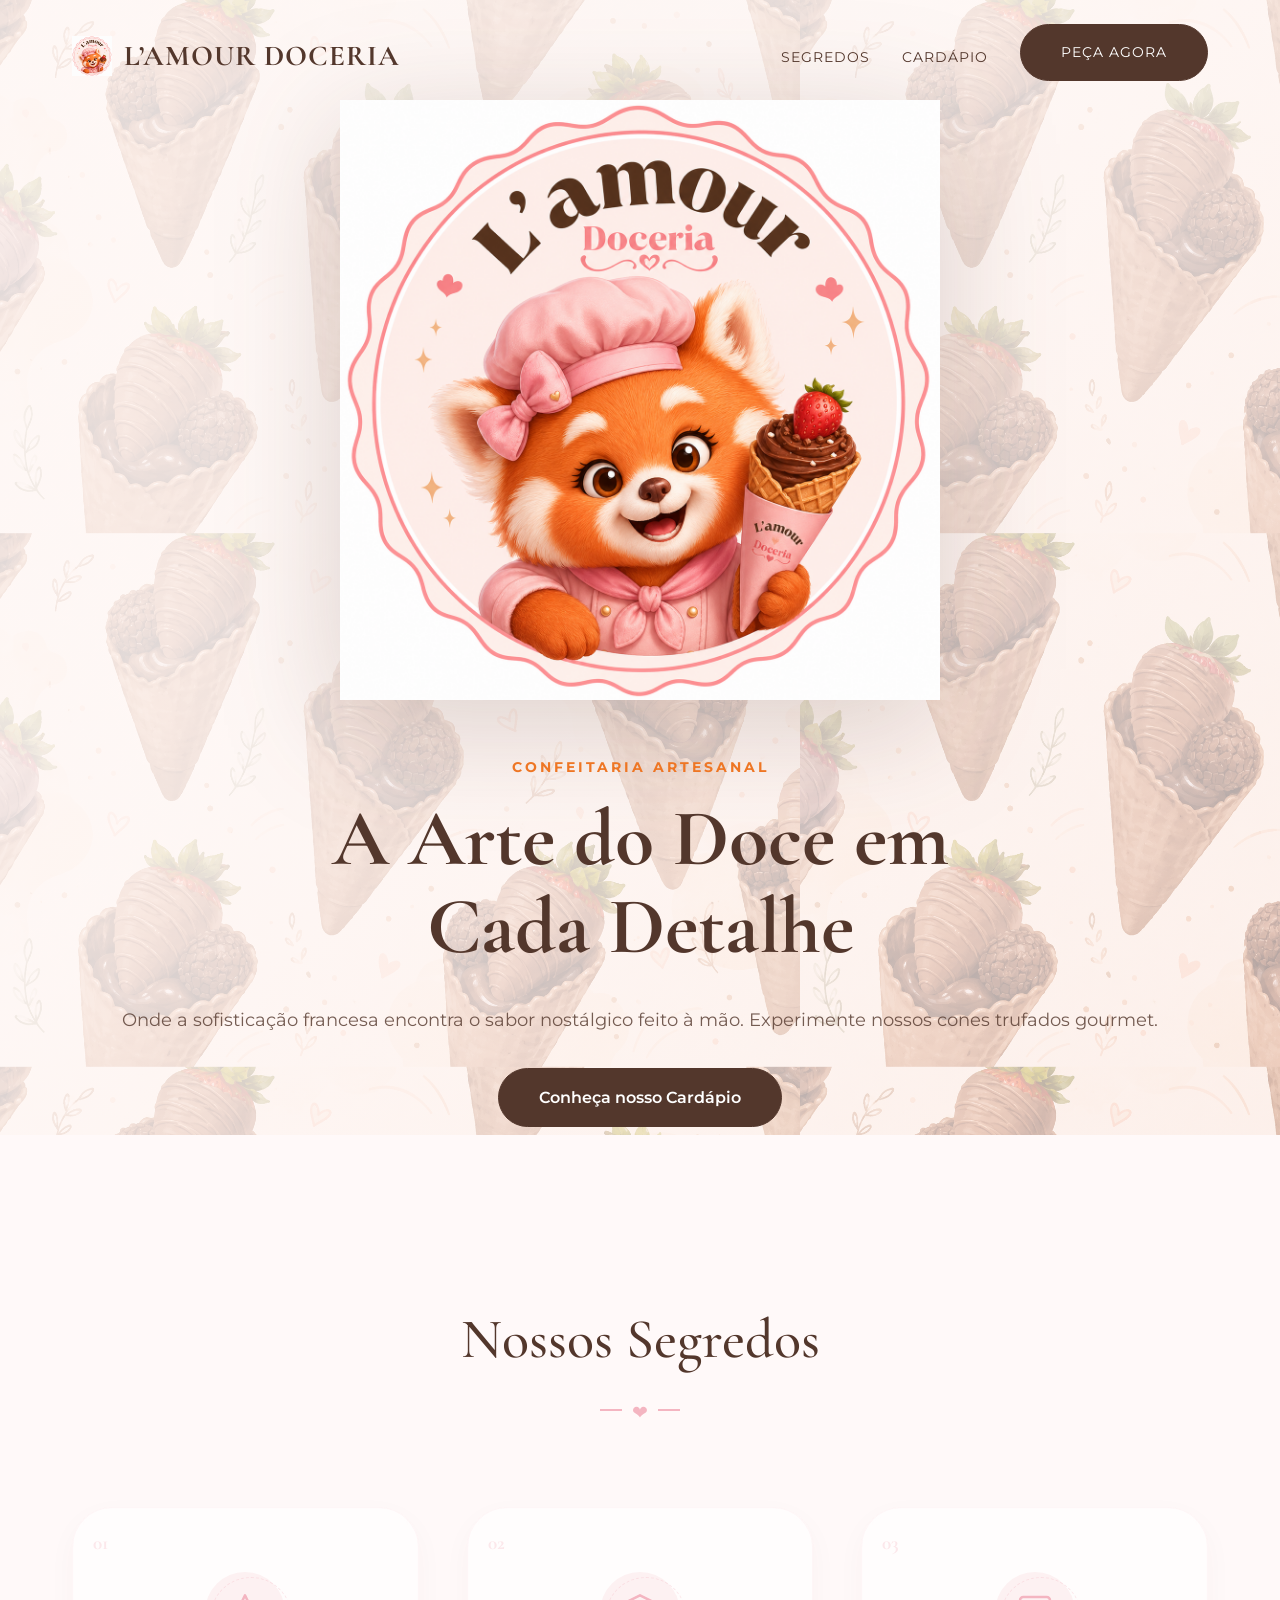
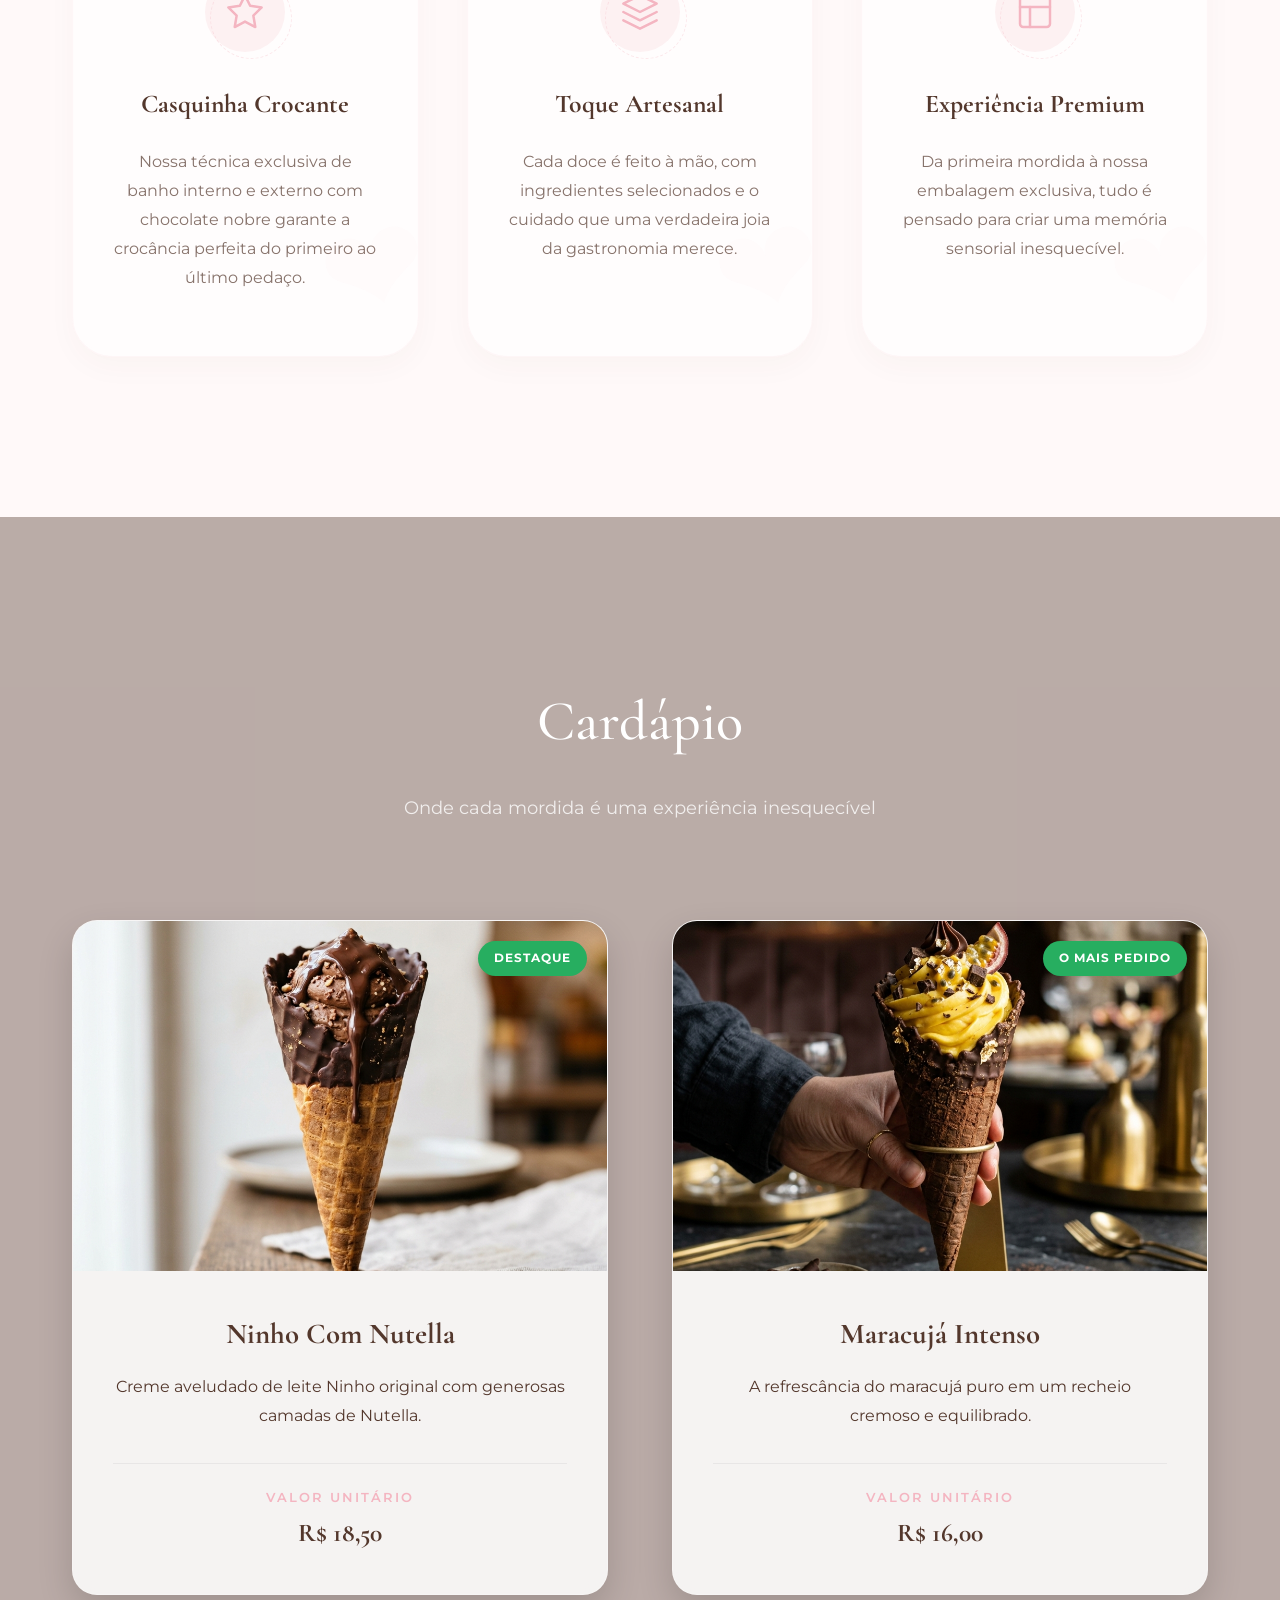
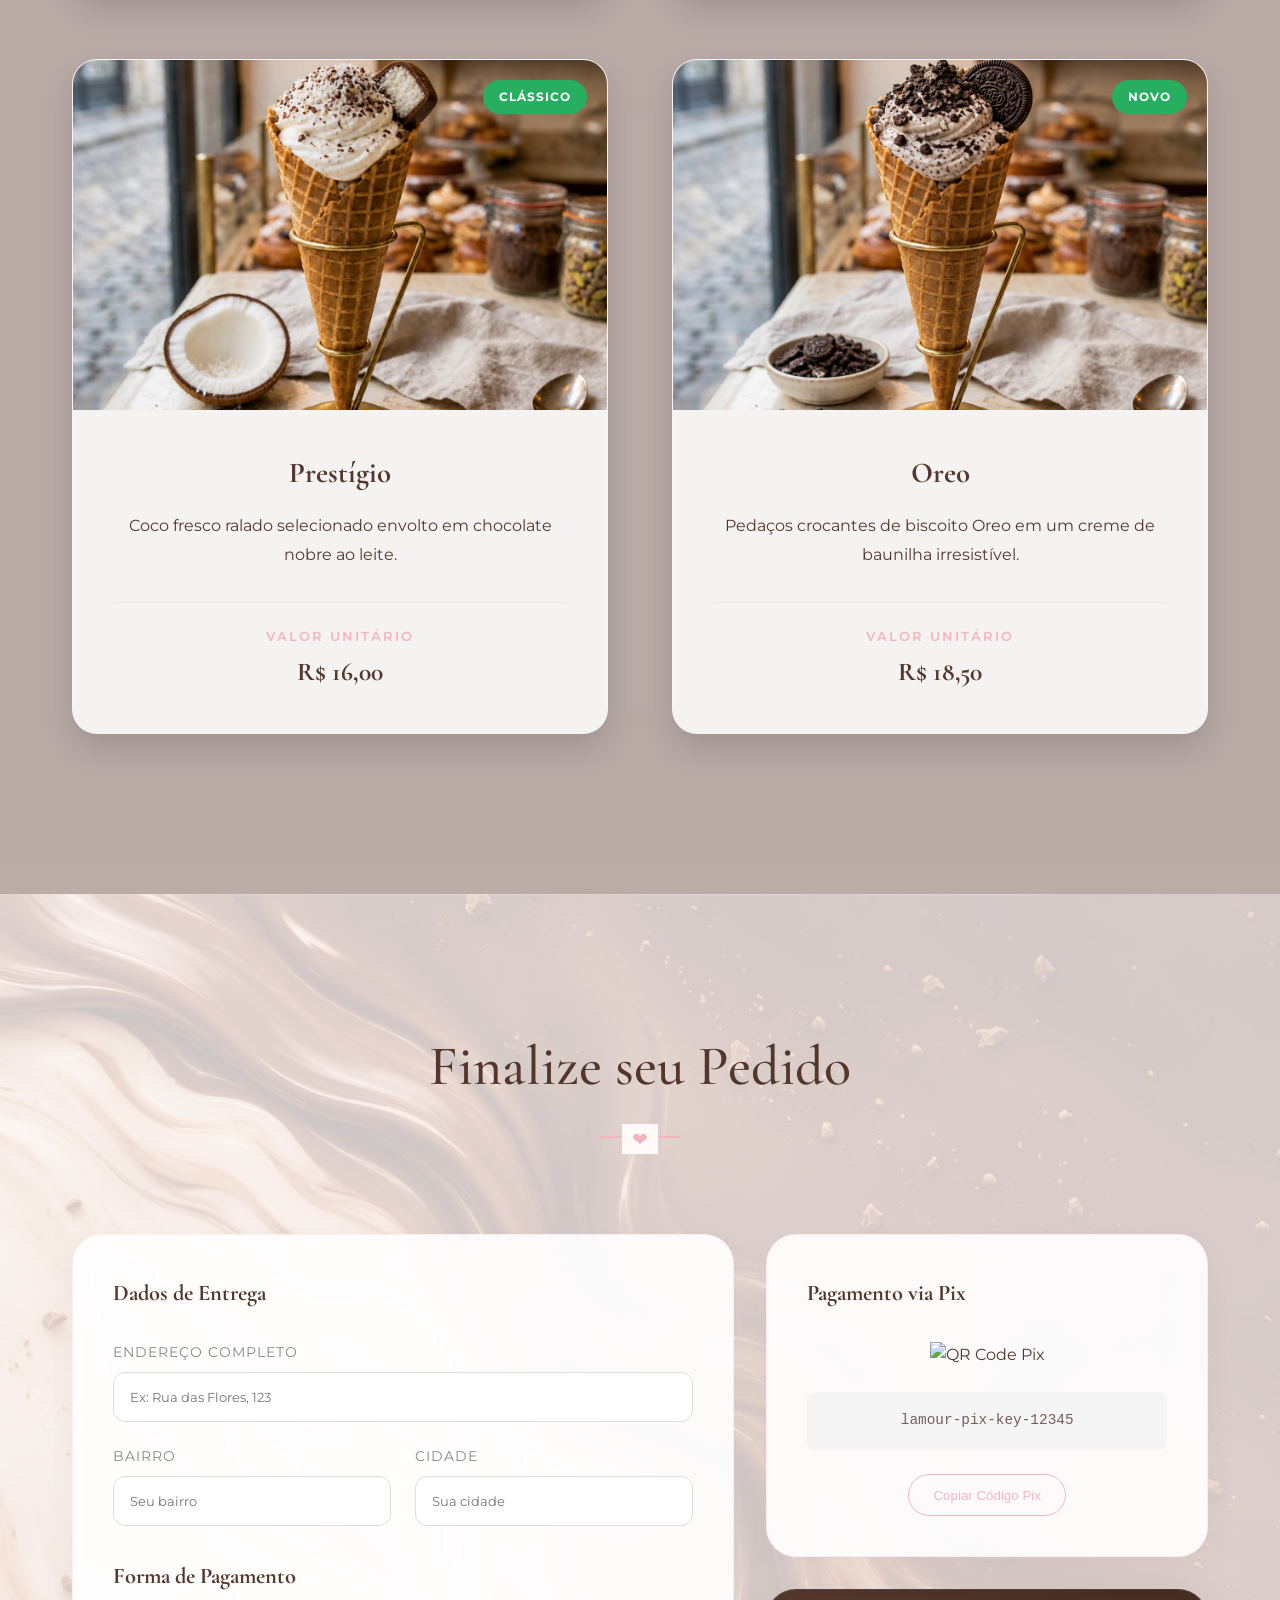
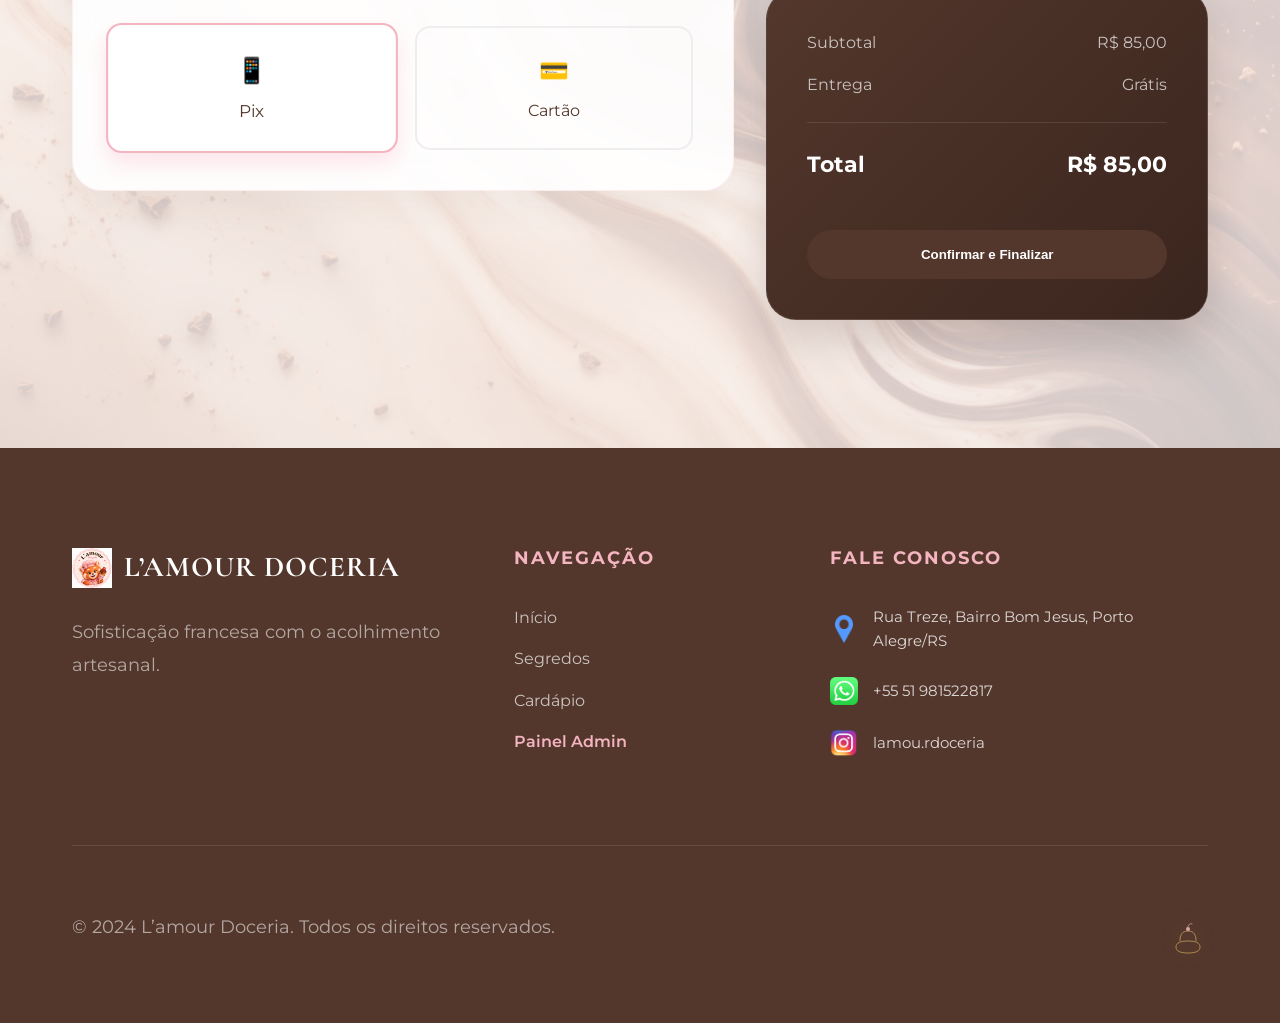
==== commit 5c0220c9: "Alterações Dia dos Namorados" ====
--- a/index.html
+++ b/index.html
@@ -25,6 +25,9 @@
 
     <section id="hero">
         <div class="container hero-content">
+            <div class="hero-image animate-fade">
+                <img src="assets/logo.png" alt="L'amour Doceria logo Panda Chef" class="hero-logo-large">
+            </div>
             <div class="hero-text animate-up">
                 <span class="subtitle">Confeitaria Artesanal</span>
                 <h1>A Arte do Doce em <br>Cada Detalhe</h1>
@@ -33,9 +36,6 @@
                     <a href="#cardapio" class="btn-primary">Conheça nosso Cardápio</a>
                 </div>
             </div>
-            <div class="hero-image animate-fade">
-                <img src="assets/hero.png" alt="Cone Trufado Gourmet L'amour com chocolate nobre">
-            </div>
         </div>
     </section>
 
@@ -138,96 +138,98 @@
         </div>
     </section>
 
-    <section id="checkout" class="container reveal">
-        <div class="section-title">
-            <h2>Finalize seu Pedido</h2>
-            <div class="divider"></div>
-        </div>
-        
-        <div class="checkout-grid">
-            <!-- Dados de Entrega -->
-            <div class="checkout-form">
-                <h3>Dados de Entrega</h3>
-                <div class="form-grid">
-                    <div class="form-group full">
-                        <label for="endereco">Endereço Completo</label>
-                        <input type="text" id="endereco" placeholder="Ex: Rua das Flores, 123">
-                    </div>
-                    <div class="form-group">
-                        <label for="bairro">Bairro</label>
-                        <input type="text" id="bairro" placeholder="Seu bairro">
-                    </div>
-                    <div class="form-group">
-                        <label for="cidade">Cidade</label>
-                        <input type="text" id="cidade" placeholder="Sua cidade">
-                    </div>
-                </div>
-
-                <h3 style="margin-top: 2rem;">Forma de Pagamento</h3>
-                <div class="payment-methods">
-                    <label class="payment-option">
-                        <input type="radio" name="payment" value="pix" checked>
-                        <div class="payment-card">
-                            <span class="icon">📱</span>
-                            <span>Pix</span>
-                        </div>
-                    </label>
-                    <label class="payment-option">
-                        <input type="radio" name="payment" value="card">
-                        <div class="payment-card">
-                            <span class="icon">💳</span>
-                            <span>Cartão</span>
-                        </div>
-                    </label>
-                </div>
-            </div>
-
-            <!-- Detalhes do Pagamento -->
-            <div class="checkout-details">
-                <div id="pix-details" class="payment-detail-box">
-                    <h3>Pagamento via Pix</h3>
-                    <div class="qrcode-container">
-                        <img src="https://api.qrserver.com/v1/create-qr-code/?size=150x150&data=LamourDoceriaPix" alt="QR Code Pix">
-                        <p class="pix-code">lamour-pix-key-12345</p>
-                        <button class="btn-secondary">Copiar Código Pix</button>
-                    </div>
-                </div>
-
-                <div id="card-details" class="payment-detail-box" style="display: none;">
-                    <h3>Dados do Cartão</h3>
-                    <div class="form-group">
-                        <label for="card-number">Número do Cartão</label>
-                        <input type="text" id="card-number" placeholder="0000 0000 0000 0000">
-                    </div>
-                    <div class="form-row">
+    <section id="checkout" class="reveal">
+        <div class="container">
+            <div class="section-title">
+                <h2>Finalize seu Pedido</h2>
+                <div class="divider"></div>
+            </div>
+            
+            <div class="checkout-grid">
+                <!-- Dados de Entrega -->
+                <div class="checkout-form">
+                    <h3>Dados de Entrega</h3>
+                    <div class="form-grid">
+                        <div class="form-group full">
+                            <label for="endereco">Endereço Completo</label>
+                            <input type="text" id="endereco" placeholder="Ex: Rua das Flores, 123">
+                        </div>
                         <div class="form-group">
-                            <label for="card-expiry">Validade</label>
-                            <input type="text" id="card-expiry" placeholder="MM/AA">
+                            <label for="bairro">Bairro</label>
+                            <input type="text" id="bairro" placeholder="Seu bairro">
                         </div>
                         <div class="form-group">
-                            <label for="card-cvv">CVV</label>
-                            <input type="text" id="card-cvv" placeholder="123">
-                        </div>
-                    </div>
-                </div>
-
-                <div class="order-summary">
-                    <div class="summary-line">
-                        <span>Subtotal</span>
-                        <span>R$ 85,00</span>
-                    </div>
-                    <div class="summary-line">
-                        <span>Entrega</span>
-                        <span>Grátis</span>
-                    </div>
-                    <div class="summary-line total">
-                        <span>Total</span>
-                        <span>R$ 85,00</span>
-                    </div>
-                    <button id="btn-finalizar" class="btn-primary" style="width: 100%; margin-top: 2rem;">
-                        <span class="btn-text">Confirmar e Finalizar</span>
-                        <div class="spinner"></div>
-                    </button>
+                            <label for="cidade">Cidade</label>
+                            <input type="text" id="cidade" placeholder="Sua cidade">
+                        </div>
+                    </div>
+
+                    <h3 style="margin-top: 2rem;">Forma de Pagamento</h3>
+                    <div class="payment-methods">
+                        <label class="payment-option">
+                            <input type="radio" name="payment" value="pix" checked>
+                            <div class="payment-card">
+                                <span class="icon">📱</span>
+                                <span>Pix</span>
+                            </div>
+                        </label>
+                        <label class="payment-option">
+                            <input type="radio" name="payment" value="card">
+                            <div class="payment-card">
+                                <span class="icon">💳</span>
+                                <span>Cartão</span>
+                            </div>
+                        </label>
+                    </div>
+                </div>
+
+                <!-- Detalhes do Pagamento -->
+                <div class="checkout-details">
+                    <div id="pix-details" class="payment-detail-box">
+                        <h3>Pagamento via Pix</h3>
+                        <div class="qrcode-container">
+                            <img src="https://api.qrserver.com/v1/create-qr-code/?size=150x150&data=LamourDoceriaPix" alt="QR Code Pix">
+                            <p class="pix-code">lamour-pix-key-12345</p>
+                            <button class="btn-secondary">Copiar Código Pix</button>
+                        </div>
+                    </div>
+
+                    <div id="card-details" class="payment-detail-box" style="display: none;">
+                        <h3>Dados do Cartão</h3>
+                        <div class="form-group">
+                            <label for="card-number">Número do Cartão</label>
+                            <input type="text" id="card-number" placeholder="0000 0000 0000 0000">
+                        </div>
+                        <div class="form-row">
+                            <div class="form-group">
+                                <label for="card-expiry">Validade</label>
+                                <input type="text" id="card-expiry" placeholder="MM/AA">
+                            </div>
+                            <div class="form-group">
+                                <label for="card-cvv">CVV</label>
+                                <input type="text" id="card-cvv" placeholder="123">
+                            </div>
+                        </div>
+                    </div>
+
+                    <div class="order-summary">
+                        <div class="summary-line">
+                            <span>Subtotal</span>
+                            <span>R$ 85,00</span>
+                        </div>
+                        <div class="summary-line">
+                            <span>Entrega</span>
+                            <span>Grátis</span>
+                        </div>
+                        <div class="summary-line total">
+                            <span>Total</span>
+                            <span>R$ 85,00</span>
+                        </div>
+                        <button id="btn-finalizar" class="btn-primary" style="width: 100%; margin-top: 2rem;">
+                            <span class="btn-text">Confirmar e Finalizar</span>
+                            <div class="spinner"></div>
+                        </button>
+                    </div>
                 </div>
             </div>
         </div>
--- a/style.css
+++ b/style.css
@@ -1,16 +1,18 @@
 :root {
-    /* Light Theme (Default) */
-    --primary: #D4AF37; /* Gold Leaf */
-    --secondary: #E8D1D1; /* Rose Quartz */
-    --accent: #2D1B14; /* Dark Truffle */
-    --bg: #FAF3E0; /* Champagne Cream */
-    --text: #3C2A21;
-    --card-bg: #FFFFFF;
+    /* Identidade Visual L’amour Doceria - Baseada no Logo do Panda Chef */
+    --primary: #F4B5C1;    /* Rosa Pastel (Logo) */
+    --secondary: #FDF1F2;  /* Rosa Suave (Fundo Secundário) */
+    --accent: #53372C;     /* Chocolate Intenso (Logo/Texto) */
+    --bg: #FFF9F9;         /* Branco Cremoso (Fundo Geral) */
+    --text: #53372C;       /* Texto Principal */
+    --card-bg: #FFFFFF;    /* Branco para cards */
     --white: #FFFFFF;
+    --details: #EE7624;    /* Laranja Panda (Destaques) */
+    --strawberry: #E21D2C; /* Vermelho Morango */
     
     --font-serif: 'Cormorant Garamond', serif;
     --font-sans: 'Montserrat', sans-serif;
-    --transition: all 0.4s cubic-bezier(0.165, 0.84, 0.44, 1);
+    --transition: all 0.5s cubic-bezier(0.165, 0.84, 0.44, 1);
 }
 
 * {
@@ -80,9 +82,9 @@
 }
 
 header.scrolled {
-    background: rgba(249, 247, 242, 0.9);
+    background: rgba(255, 249, 249, 0.95); /* var(--bg) com transparência */
     backdrop-filter: blur(10px);
-    box-shadow: 0 5px 20px rgba(0,0,0,0.05);
+    box-shadow: 0 5px 20px rgba(83, 55, 44, 0.08); /* Sombra baseada no chocolate */
     padding: 1rem 0;
 }
 
@@ -126,11 +128,11 @@
 
 /* Header State: Over Hero (Non-scrolled) */
 header:not(.scrolled) .logo {
-    color: var(--white);
+    color: var(--accent);
 }
 
 header:not(.scrolled) .nav-links a {
-    color: var(--white);
+    color: var(--accent);
 }
 
 header:not(.scrolled) .logo svg circle {
@@ -215,18 +217,19 @@
 
 /* Hero Section */
 #hero {
-    height: 100vh;
+    min-height: 100vh;
     display: flex;
     align-items: center;
-    padding-top: 80px;
-    position: relative;
-    background-image: url('assets/hero2.png');
-    background-size: cover;
-    background-position: center;
+    padding-top: 100px;
+    position: relative;
+    background-color: var(--secondary);
+    background-image: url('assets/fundo.png');
+    background-size: 800px; /* Tamanho para o padrão aparecer bem */
+    background-repeat: repeat;
     overflow: hidden;
 }
 
-/* Camada de overlay para garantir contraste */
+/* Overlay suave para garantir legibilidade e destaque ao logo */
 #hero::before {
     content: '';
     position: absolute;
@@ -234,7 +237,7 @@
     left: 0;
     width: 100%;
     height: 100%;
-    background: linear-gradient(to right, rgba(26, 18, 15, 0.8) 30%, rgba(26, 18, 15, 0.2) 100%);
+    background: linear-gradient(135deg, rgba(255, 249, 249, 0.85) 40%, rgba(253, 241, 242, 0.6) 100%);
     z-index: 1;
 }
 
@@ -244,19 +247,21 @@
 }
 
 #hero h1, #hero p {
-    color: var(--white);
+    color: var(--accent);
 }
 
 #hero .subtitle {
-    color: var(--primary);
-    text-shadow: 0 2px 10px rgba(0,0,0,0.5);
+    color: var(--details);
+    text-shadow: none;
+    font-weight: 700;
 }
 
 .hero-content {
-    display: grid;
-    grid-template-columns: 1fr 1fr;
+    display: flex;
+    flex-direction: column;
     align-items: center;
-    gap: 4rem;
+    text-align: center;
+    gap: 3rem;
 }
 
 .subtitle {
@@ -269,11 +274,13 @@
     font-size: 0.9rem;
 }
 
-.hero-image img {
+.hero-logo-large {
     width: 100%;
-    max-width: 550px;
-    filter: drop-shadow(20px 20px 60px rgba(0,0,0,0.15));
+    max-width: 600px;
+    height: auto;
+    filter: drop-shadow(0 25px 60px rgba(83, 55, 44, 0.2));
     animation: floating 6s ease-in-out infinite;
+    z-index: 2;
 }
 
 @keyframes floating {
@@ -284,12 +291,44 @@
 /* Checkout Section */
 #checkout {
     padding: 8rem 0;
+    background-image: url('assets/finalizeseupedido.png');
+    background-size: cover;
+    background-position: center;
+    background-attachment: fixed;
+    position: relative;
+    overflow: hidden;
+}
+
+#checkout::before {
+    content: '';
+    position: absolute;
+    top: 0;
+    left: 0;
+    width: 100%;
+    height: 100%;
+    background: rgba(255, 249, 249, 0.8); /* var(--bg) suave */
+    z-index: 1;
+}
+
+#checkout .container {
+    position: relative;
+    z-index: 2;
+}
+
+.checkout-form, .payment-detail-box {
+    background: rgba(255, 255, 255, 0.9);
+    backdrop-filter: blur(15px);
+    -webkit-backdrop-filter: blur(15px);
+    padding: 2.5rem;
+    border-radius: 30px;
+    border: 1px solid rgba(244, 181, 193, 0.2);
+    box-shadow: 0 15px 35px rgba(83, 55, 44, 0.05);
 }
 
 .checkout-grid {
     display: grid;
     grid-template-columns: 1.5fr 1fr;
-    gap: 4rem;
+    gap: 2rem;
     align-items: start;
 }
 
@@ -330,7 +369,8 @@
 .form-group input:focus {
     outline: none;
     border-color: var(--primary);
-    box-shadow: 0 0 0 4px rgba(212, 175, 55, 0.1);
+    box-shadow: 0 0 0 4px rgba(236, 11, 67, 0.1);
+    transform: translateY(-2px);
 }
 
 .payment-methods {
@@ -365,15 +405,12 @@
 .payment-option input:checked + .payment-card {
     border-color: var(--primary);
     background-color: var(--white);
-    box-shadow: 0 10px 20px rgba(212, 175, 55, 0.1);
+    box-shadow: 0 10px 20px rgba(236, 11, 67, 0.1);
+    transform: scale(1.05);
 }
 
 .payment-detail-box {
-    background: var(--card-bg);
-    padding: 2.5rem;
-    border-radius: 20px;
     margin-bottom: 2rem;
-    box-shadow: 0 10px 40px rgba(0,0,0,0.05);
 }
 
 .qrcode-container {
@@ -394,10 +431,12 @@
 }
 
 .order-summary {
-    background: var(--accent);
+    background: linear-gradient(135deg, var(--accent) 0%, #3a251e 100%);
     color: var(--white);
     padding: 2.5rem;
-    border-radius: 25px;
+    border-radius: 30px;
+    box-shadow: 0 20px 40px rgba(83, 55, 44, 0.2);
+    border: 1px solid rgba(255, 255, 255, 0.1);
 }
 
 .summary-line {
@@ -444,7 +483,7 @@
 /* Secrets Section */
 #segredos {
     padding: 10rem 0;
-    background-image: url('assets/fundo.png');
+    background-image: url('assets/segredo.png');
     background-size: cover;
     background-position: center;
     background-attachment: fixed;
@@ -459,7 +498,7 @@
     left: 0;
     width: 100%;
     height: 100%;
-    background: rgba(250, 243, 224, 0.85); /* Tom champagne com opacidade para legibilidade */
+    background: linear-gradient(to bottom, rgba(255, 249, 249, 0.4) 0%, rgba(255, 249, 249, 0.7) 100%);
     z-index: 1;
 }
 
@@ -475,55 +514,115 @@
 }
 
 .divider {
-    width: 60px;
+    width: 80px;
     height: 2px;
     background-color: var(--primary);
     margin: 1.5rem auto;
+    position: relative;
+    display: flex;
+    justify-content: center;
+    align-items: center;
+}
+
+.divider::after {
+    content: '❤';
+    position: absolute;
+    background-color: var(--bg);
+    padding: 0 10px;
+    color: var(--primary);
+    font-size: 1.2rem;
+    top: -12px;
 }
 
 .secrets-grid {
     display: grid;
     grid-template-columns: repeat(3, 1fr);
-    gap: 4rem;
+    gap: 3rem;
 }
 
 .secret-card {
     text-align: center;
-    padding: 5rem 3rem;
-    background: #FFDDE2; /* Rosa bebê suave */
-    border-radius: 20px;
+    padding: 4rem 2.5rem;
+    background: rgba(255, 255, 255, 0.6);
+    backdrop-filter: blur(10px);
+    -webkit-backdrop-filter: blur(10px);
+    border-radius: 40px;
+    border: 1px solid rgba(244, 181, 193, 0.1);
     transition: var(--transition);
     position: relative;
     overflow: hidden;
-    border: 1px solid rgba(0,0,0,0.03);
+    display: flex;
+    flex-direction: column;
+    align-items: center;
+    box-shadow: 0 10px 30px rgba(83, 55, 44, 0.03);
+}
+
+.secret-card::after {
+    content: '❤';
+    position: absolute;
+    bottom: -15px;
+    right: -10px;
+    font-size: 8rem;
+    color: var(--primary);
+    opacity: 0.03;
+    transform: rotate(-15deg);
+    transition: var(--transition);
+}
+
+.secret-card:hover::after {
+    opacity: 0.1;
+    transform: rotate(0deg) scale(1.1);
 }
 
 .secret-card::before {
     content: attr(data-number);
     position: absolute;
-    top: -10px;
-    right: 10px;
+    top: 20px;
+    left: 20px;
     font-family: var(--font-serif);
-    font-size: 8rem;
+    font-size: 1.2rem;
     font-weight: 700;
     color: var(--primary);
-    opacity: 0.05;
-    pointer-events: none;
+    opacity: 0.3;
 }
 
 .secret-card:hover {
     transform: translateY(-15px);
-    background: #FFDDE2;
-    box-shadow: 0 40px 80px rgba(45, 27, 20, 0.08);
-    border-color: var(--secondary);
+    background: rgba(255, 255, 255, 0.8);
+    box-shadow: 0 40px 80px rgba(236, 11, 67, 0.12);
+    border-color: var(--primary);
 }
 
 .secret-card .icon {
-    font-size: 2.5rem;
+    width: 80px;
+    height: 80px;
+    background: var(--secondary);
+    border-radius: 50%;
+    display: flex;
+    justify-content: center;
+    align-items: center;
     margin-bottom: 2rem;
-    display: flex;
-    justify-content: center;
-    color: var(--primary);
+    color: var(--primary);
+    transition: var(--transition);
+    position: relative;
+}
+
+.secret-card .icon::after {
+    content: '';
+    position: absolute;
+    width: 100%;
+    height: 100%;
+    border: 1px dashed var(--primary);
+    border-radius: 50%;
+    top: 5px;
+    left: 5px;
+    opacity: 0.3;
+}
+
+.secret-card:hover .icon {
+    transform: rotateY(360deg);
+    background: var(--details);
+    color: var(--white);
 }
 
 .secret-card h3 {
@@ -540,6 +639,41 @@
 /* Cardápio Section */
 #cardapio {
     padding: 10rem 0;
+    background-image: url('assets/cardapio.png');
+    background-size: cover;
+    background-position: center;
+    background-attachment: fixed;
+    position: relative;
+}
+
+#cardapio::before {
+    content: '';
+    position: absolute;
+    top: 0;
+    left: 0;
+    width: 100%;
+    height: 100%;
+    background: rgba(83, 55, 44, 0.4); /* Chocolate suave do logo */
+    z-index: 1;
+}
+
+#cardapio .container {
+    position: relative;
+    z-index: 2;
+}
+
+#cardapio .section-title h2, 
+#cardapio .section-title p {
+    color: var(--white);
+}
+
+#cardapio .divider {
+    background-color: var(--white);
+}
+
+#cardapio .divider::after {
+    background-color: var(--accent);
+    color: var(--white);
 }
 
 .flavors-grid {
@@ -549,10 +683,13 @@
 }
 
 .flavor-card {
-    background: var(--card-bg);
+    background: rgba(255, 255, 255, 0.85); /* Opacidade aumentada para melhor legibilidade */
+    backdrop-filter: blur(10px);
+    -webkit-backdrop-filter: blur(10px);
     border-radius: 25px;
     overflow: hidden;
-    box-shadow: 0 10px 30px rgba(0,0,0,0.03);
+    border: 1px solid rgba(255, 255, 255, 0.2);
+    box-shadow: 0 15px 35px rgba(0,0,0,0.15);
     transition: var(--transition);
 }
 
@@ -573,13 +710,13 @@
     right: 20px;
     padding: 8px 16px;
     border-radius: 50px;
-    font-size: 0.7rem;
+    font-size: 0.72rem;
     font-weight: 700;
     text-transform: uppercase;
     letter-spacing: 1px;
     color: var(--white);
     z-index: 10;
-    box-shadow: 0 10px 20px rgba(0,0,0,0.2);
+    box-shadow: 0 10px 20px rgba(83, 55, 44, 0.15);
 }
 
 .badge.available { background-color: #27ae60; }
@@ -611,7 +748,7 @@
 .flavor-info p {
     font-size: 1rem;
     color: var(--text);
-    opacity: 0.6;
+    opacity: 1; /* Removida opacidade para garantir leitura clara */
     margin-bottom: 2rem;
 }
 
@@ -669,6 +806,7 @@
     font-size: 1.1rem;
     text-transform: uppercase;
     letter-spacing: 2px;
+    font-weight: 700;
 }
 
 footer ul {
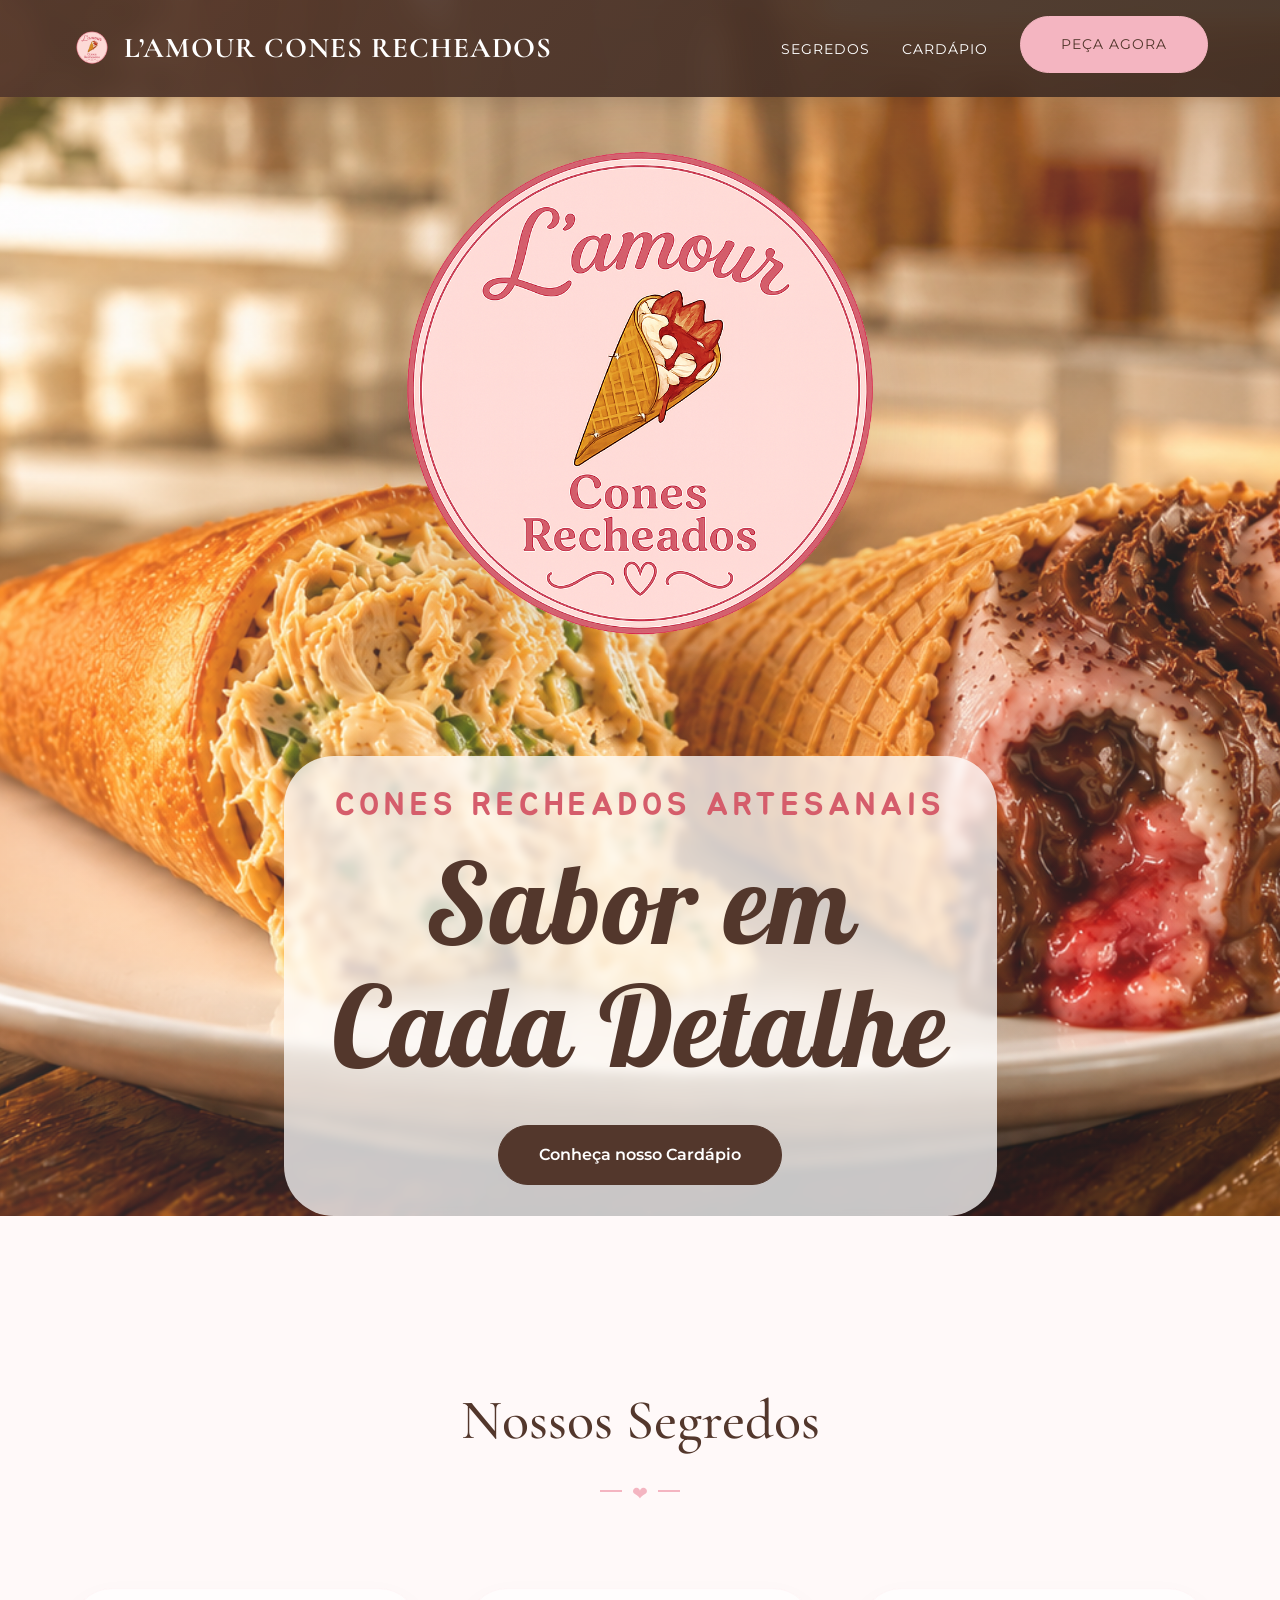
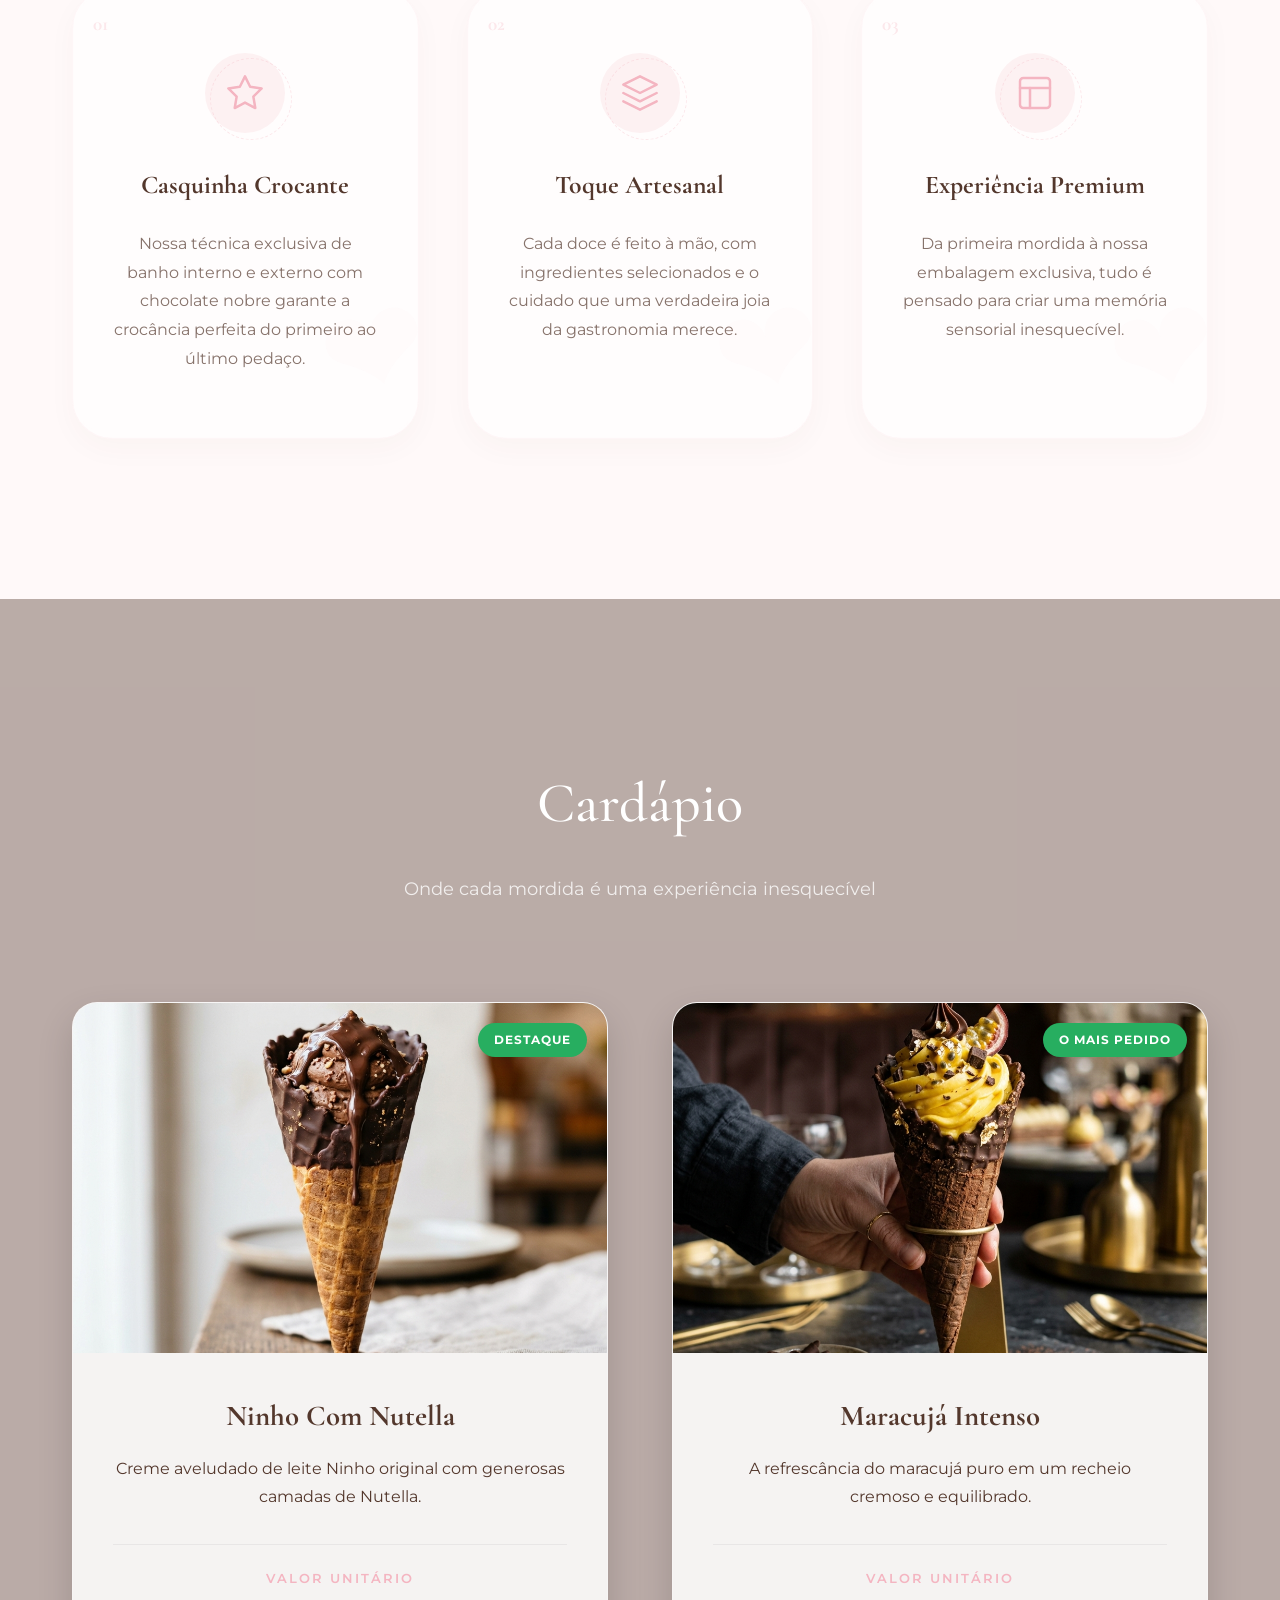
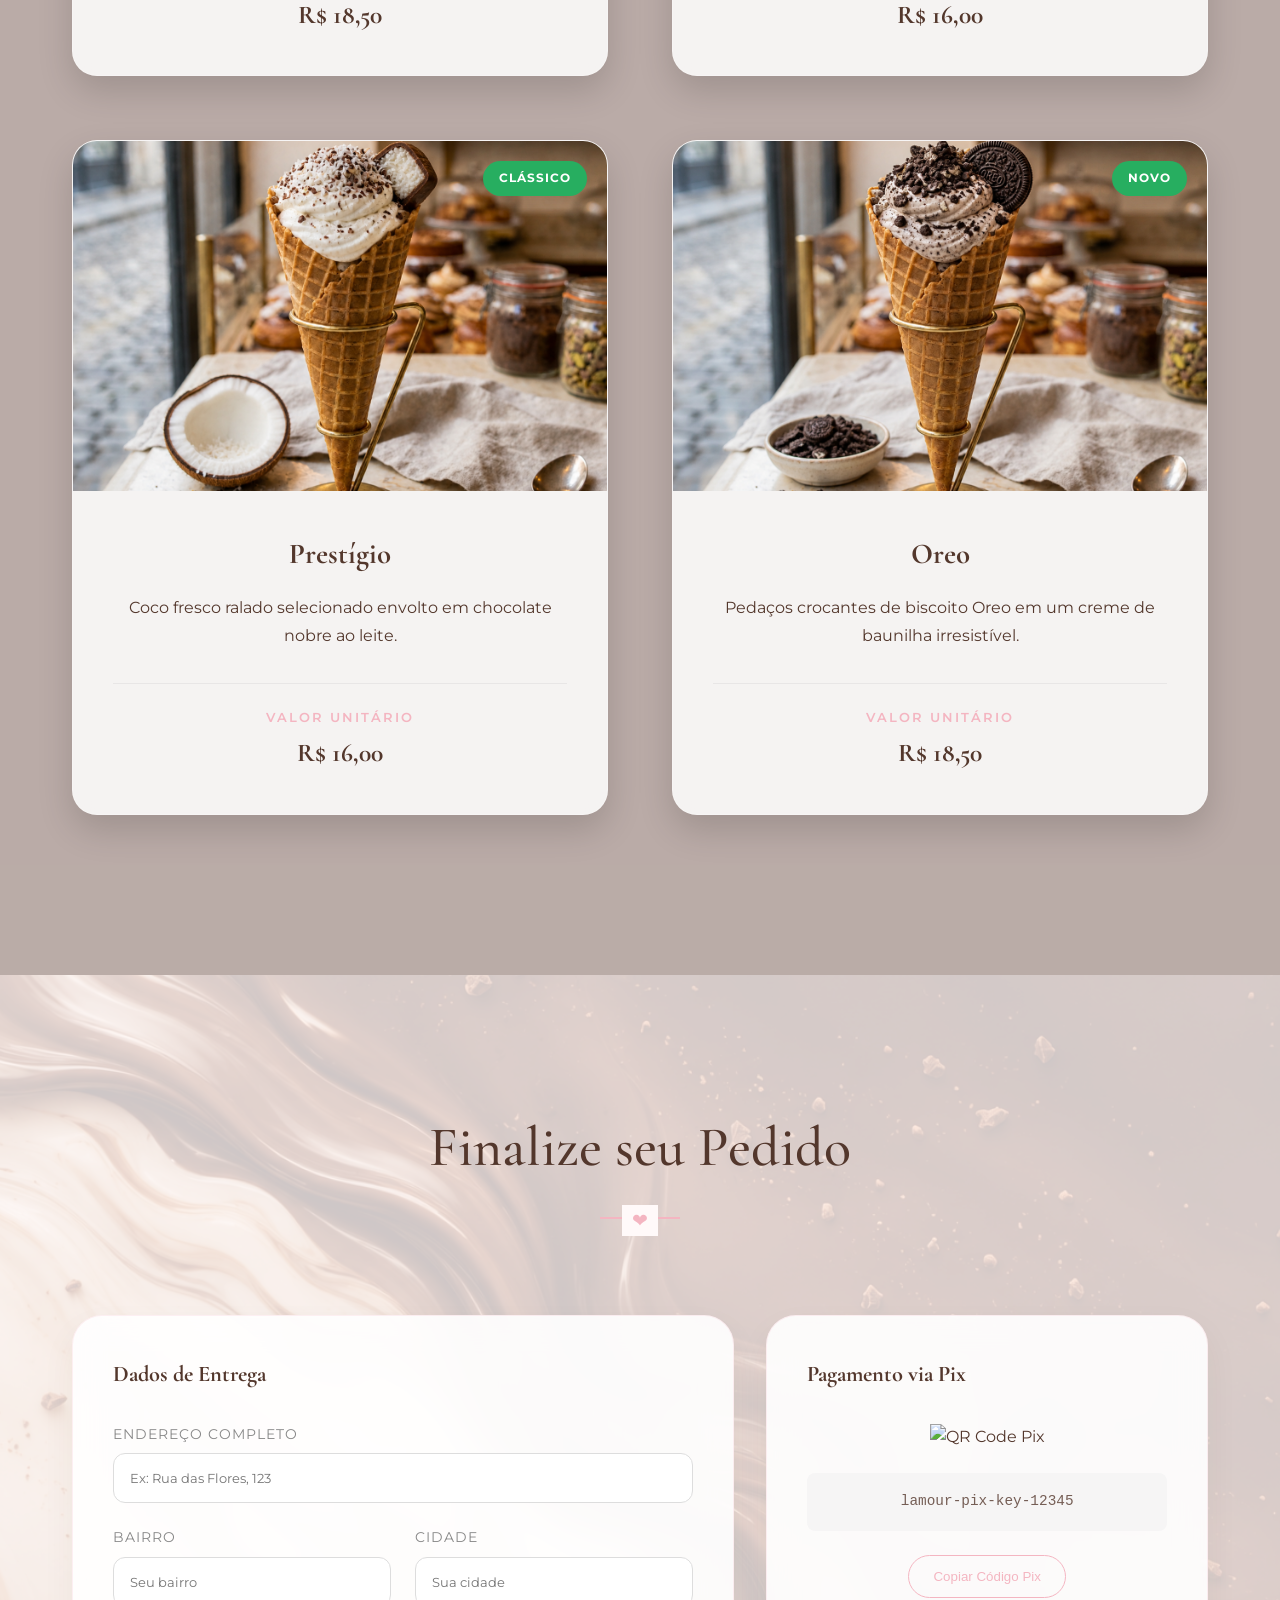
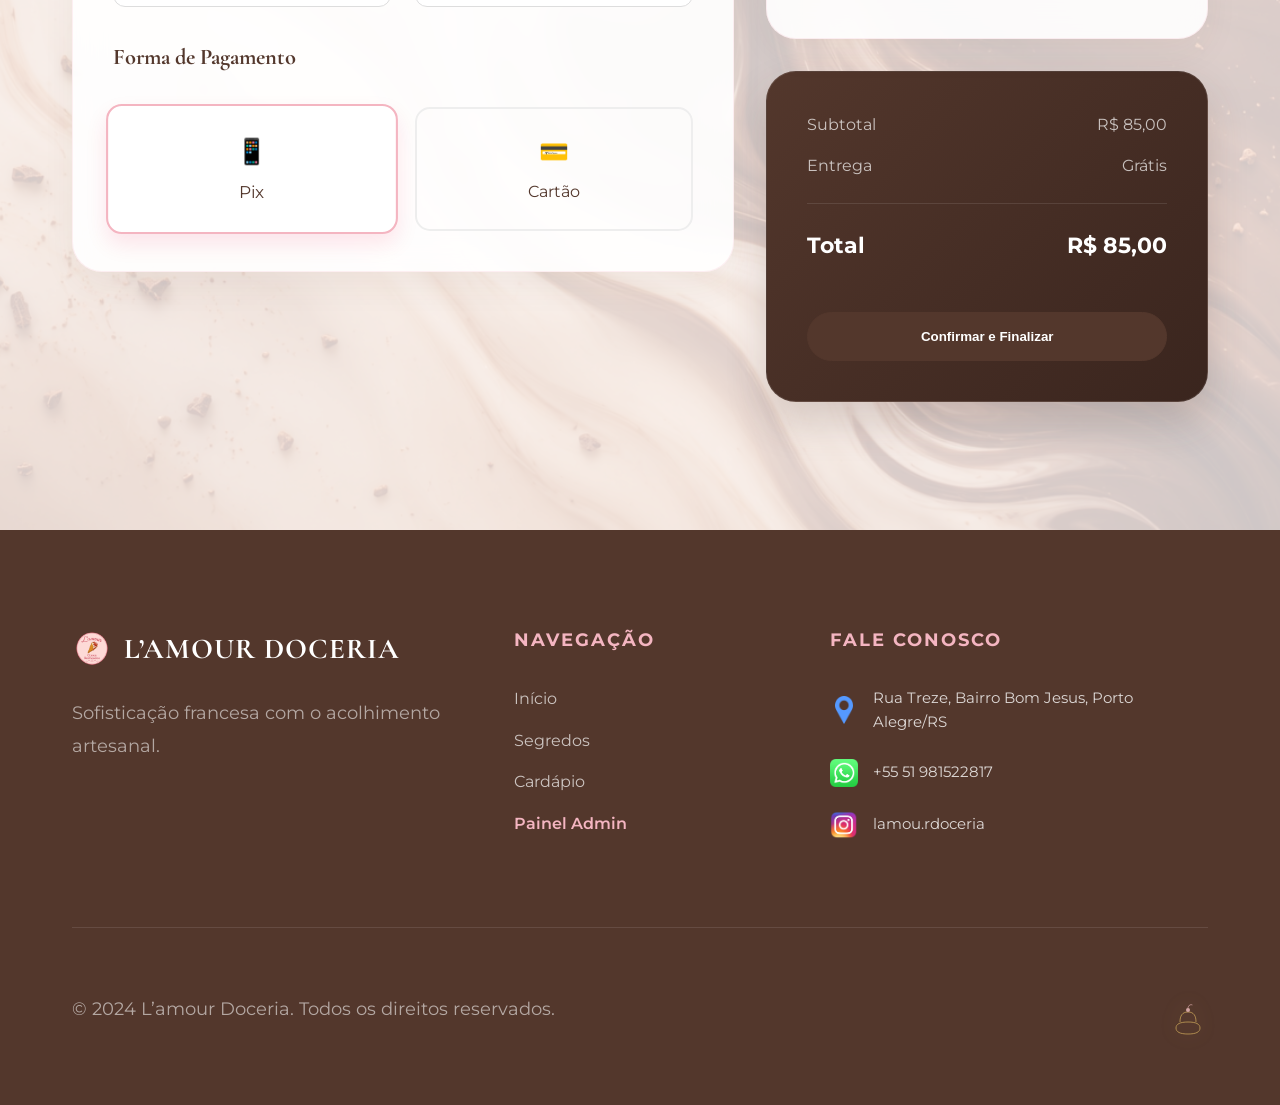
==== commit e067ccde: "Atualizações visuais e de conteúdo" ====
--- a/index.html
+++ b/index.html
@@ -3,17 +3,29 @@
 <head>
     <meta charset="UTF-8">
     <meta name="viewport" content="width=device-width, initial-scale=1.0">
-    <title>L’amour Doceria | Sofisticação Francesa & Sabor Artesanal</title>
-    <meta name="description" content="Descubra a arte do doce em cada detalhe na L’amour Doceria. Cones trufados gourmet com a técnica francesa e o carinho artesanal.">
+    <title>L’amour Cones Recheados | Sofisticação Francesa & Sabor Artesanal</title>
+    <meta name="description" content="Descubra a arte dos cones recheados em cada detalhe na L’amour Cones Recheados. Cones recheados gourmet com a técnica francesa e o carinho artesanal.">
     <link href="https://fonts.googleapis.com/css2?family=Cormorant+Garamond:ital,wght@0,300;0,400;0,600;0,700;1,400&family=Montserrat:wght@300;400;600&display=swap" rel="stylesheet">
+    <link rel="preconnect" href="https://fonts.googleapis.com">
+    <link rel="preconnect" href="https://fonts.gstatic.com" crossorigin>
+    <link href="https://fonts.googleapis.com/css2?family=Luckiest+Guy&display=swap" rel="stylesheet">
+    <link rel="preconnect" href="https://fonts.googleapis.com">
+    <link rel="preconnect" href="https://fonts.gstatic.com" crossorigin>
+    <link href="https://fonts.googleapis.com/css2?family=Pattaya&display=swap" rel="stylesheet">
+    <link rel="preconnect" href="https://fonts.googleapis.com">
+    <link rel="preconnect" href="https://fonts.gstatic.com" crossorigin>
+    <link href="https://fonts.googleapis.com/css2?family=Lily+Script+One&display=swap" rel="stylesheet">
+    <link rel="preconnect" href="https://fonts.googleapis.com">
+    <link rel="preconnect" href="https://fonts.gstatic.com" crossorigin>
+    <link href="https://fonts.googleapis.com/css2?family=Jua&display=swap" rel="stylesheet">
     <link rel="stylesheet" href="style.css">
 </head>
 <body>
     <header id="header">
         <nav class="container">
             <div class="logo">
-                <img src="assets/logo.png" alt="L’amour Doceria Logo">
-                <span>L’amour Doceria</span>
+                <img src="assets/logo.png" alt="L’amour Cones Recheados Logo">
+            <span>L’amour Cones Recheados</span>
             </div>
             <ul class="nav-links">
                 <li><a href="#segredos">Segredos</a></li>
@@ -29,9 +41,8 @@
                 <img src="assets/logo.png" alt="L'amour Doceria logo Panda Chef" class="hero-logo-large">
             </div>
             <div class="hero-text animate-up">
-                <span class="subtitle">Confeitaria Artesanal</span>
-                <h1>A Arte do Doce em <br>Cada Detalhe</h1>
-                <p>Onde a sofisticação francesa encontra o sabor nostálgico feito à mão. Experimente nossos cones trufados gourmet.</p>
+                <span class="subtitle">CONES RECHEADOS ARTESANAIS</span>
+                <h1>Sabor em  <br>Cada Detalhe</h1>
                 <div class="hero-actions">
                     <a href="#cardapio" class="btn-primary">Conheça nosso Cardápio</a>
                 </div>
--- a/style.css
+++ b/style.css
@@ -73,19 +73,22 @@
 
 /* Header */
 header {
-    padding: 1.5rem 0;
+    padding: 1rem 0;
     position: fixed;
     width: 100%;
     top: 0;
     z-index: 1000;
     transition: var(--transition);
+    background: linear-gradient(135deg, rgba(83, 55, 44, 0.92) 0%, rgba(60, 42, 33, 0.92) 100%);
+    backdrop-filter: blur(8px);
+    box-shadow: 0 4px 20px rgba(0, 0, 0, 0.15);
 }
 
 header.scrolled {
-    background: rgba(255, 249, 249, 0.95); /* var(--bg) com transparência */
+    background: linear-gradient(135deg, rgba(83, 55, 44, 0.97) 0%, rgba(60, 42, 33, 0.97) 100%);
     backdrop-filter: blur(10px);
-    box-shadow: 0 5px 20px rgba(83, 55, 44, 0.08); /* Sombra baseada no chocolate */
-    padding: 1rem 0;
+    box-shadow: 0 5px 25px rgba(0, 0, 0, 0.2);
+    padding: 0.8rem 0;
 }
 
 nav {
@@ -102,7 +105,7 @@
     align-items: center;
     gap: 12px;
     text-transform: uppercase;
-    color: var(--accent);
+    color: var(--white);
     transition: var(--transition);
 }
 
@@ -128,11 +131,11 @@
 
 /* Header State: Over Hero (Non-scrolled) */
 header:not(.scrolled) .logo {
-    color: var(--accent);
+    color: var(--white);
 }
 
 header:not(.scrolled) .nav-links a {
-    color: var(--accent);
+    color: var(--white);
 }
 
 header:not(.scrolled) .logo svg circle {
@@ -142,7 +145,7 @@
 /* Base Nav Links Style */
 .nav-links a {
     text-decoration: none;
-    color: var(--accent);
+    color: var(--white);
     font-weight: 400;
     font-size: 0.9rem;
     text-transform: uppercase;
@@ -152,6 +155,18 @@
 
 .nav-links a:hover {
     color: var(--primary);
+}
+
+.nav-links a.btn-primary {
+    background-color: var(--primary);
+    color: var(--accent) !important;
+    border-color: var(--primary);
+}
+
+.nav-links a.btn-primary:hover {
+    background-color: transparent;
+    color: var(--white) !important;
+    border-color: var(--white);
 }
 
 /* Buttons */
@@ -224,8 +239,9 @@
     position: relative;
     background-color: var(--secondary);
     background-image: url('assets/fundo.png');
-    background-size: 800px; /* Tamanho para o padrão aparecer bem */
-    background-repeat: repeat;
+    background-size: cover;
+    background-position: center;
+    background-repeat: no-repeat;
     overflow: hidden;
 }
 
@@ -237,7 +253,7 @@
     left: 0;
     width: 100%;
     height: 100%;
-    background: linear-gradient(135deg, rgba(255, 249, 249, 0.85) 40%, rgba(253, 241, 242, 0.6) 100%);
+    background: linear-gradient(135deg, rgba(255, 249, 249, 0.15) 40%, rgba(253, 241, 242, 0.1) 100%);
     z-index: 1;
 }
 
@@ -246,14 +262,28 @@
     z-index: 2;
 }
 
-#hero h1, #hero p {
-    color: var(--accent);
+#hero h1 {
+    font-family: 'Pattaya', sans-serif;
+    color: #53372C;
+    font-size: 7rem;
+    font-weight: 400;
+    letter-spacing: 2px;
+}
+
+#hero p {
+    font-family: 'Luckiest Guy', cursive;
+    color: #fff;
+    text-shadow: 0 2px 20px rgba(0, 0, 0, 0.5);
+    font-size: 1.4rem;
+    font-weight: 400;
 }
 
 #hero .subtitle {
-    color: var(--details);
-    text-shadow: none;
-    font-weight: 700;
+    font-family: 'Jua', sans-serif;
+    color: #D55D6B;
+    font-weight: 400;
+    font-size: 2rem;
+    letter-spacing: 5px;
 }
 
 .hero-content {
@@ -262,6 +292,14 @@
     align-items: center;
     text-align: center;
     gap: 3rem;
+}
+
+.hero-text {
+    background: rgba(255, 255, 255, 0.75);
+    backdrop-filter: blur(4px);
+    padding: 1.5rem 3rem;
+    border-radius: 50px;
+    display: inline-block;
 }
 
 .subtitle {
@@ -887,6 +925,7 @@
 /* Responsive */
 @media (max-width: 1024px) {
     h1 { font-size: 3rem; }
+    #hero h1 { font-size: 4.5rem; }
     .hero-content { gap: 2rem; }
     .secrets-grid, .flavors-grid { grid-template-columns: repeat(2, 1fr); }
 }
@@ -897,6 +936,8 @@
     .hero-content { grid-template-columns: 1fr; text-align: center; }
     .hero-image { order: -1; }
     h1 { font-size: 2.5rem; }
+    #hero h1 { font-size: 3.2rem; }
+    #hero p { font-size: 1.1rem; }
     .secrets-grid, .flavors-grid { grid-template-columns: 1fr; }
     .footer-content { grid-template-columns: 1fr; text-align: center; gap: 3rem; }
     .footer-bottom { flex-direction: column; gap: 2rem; }
